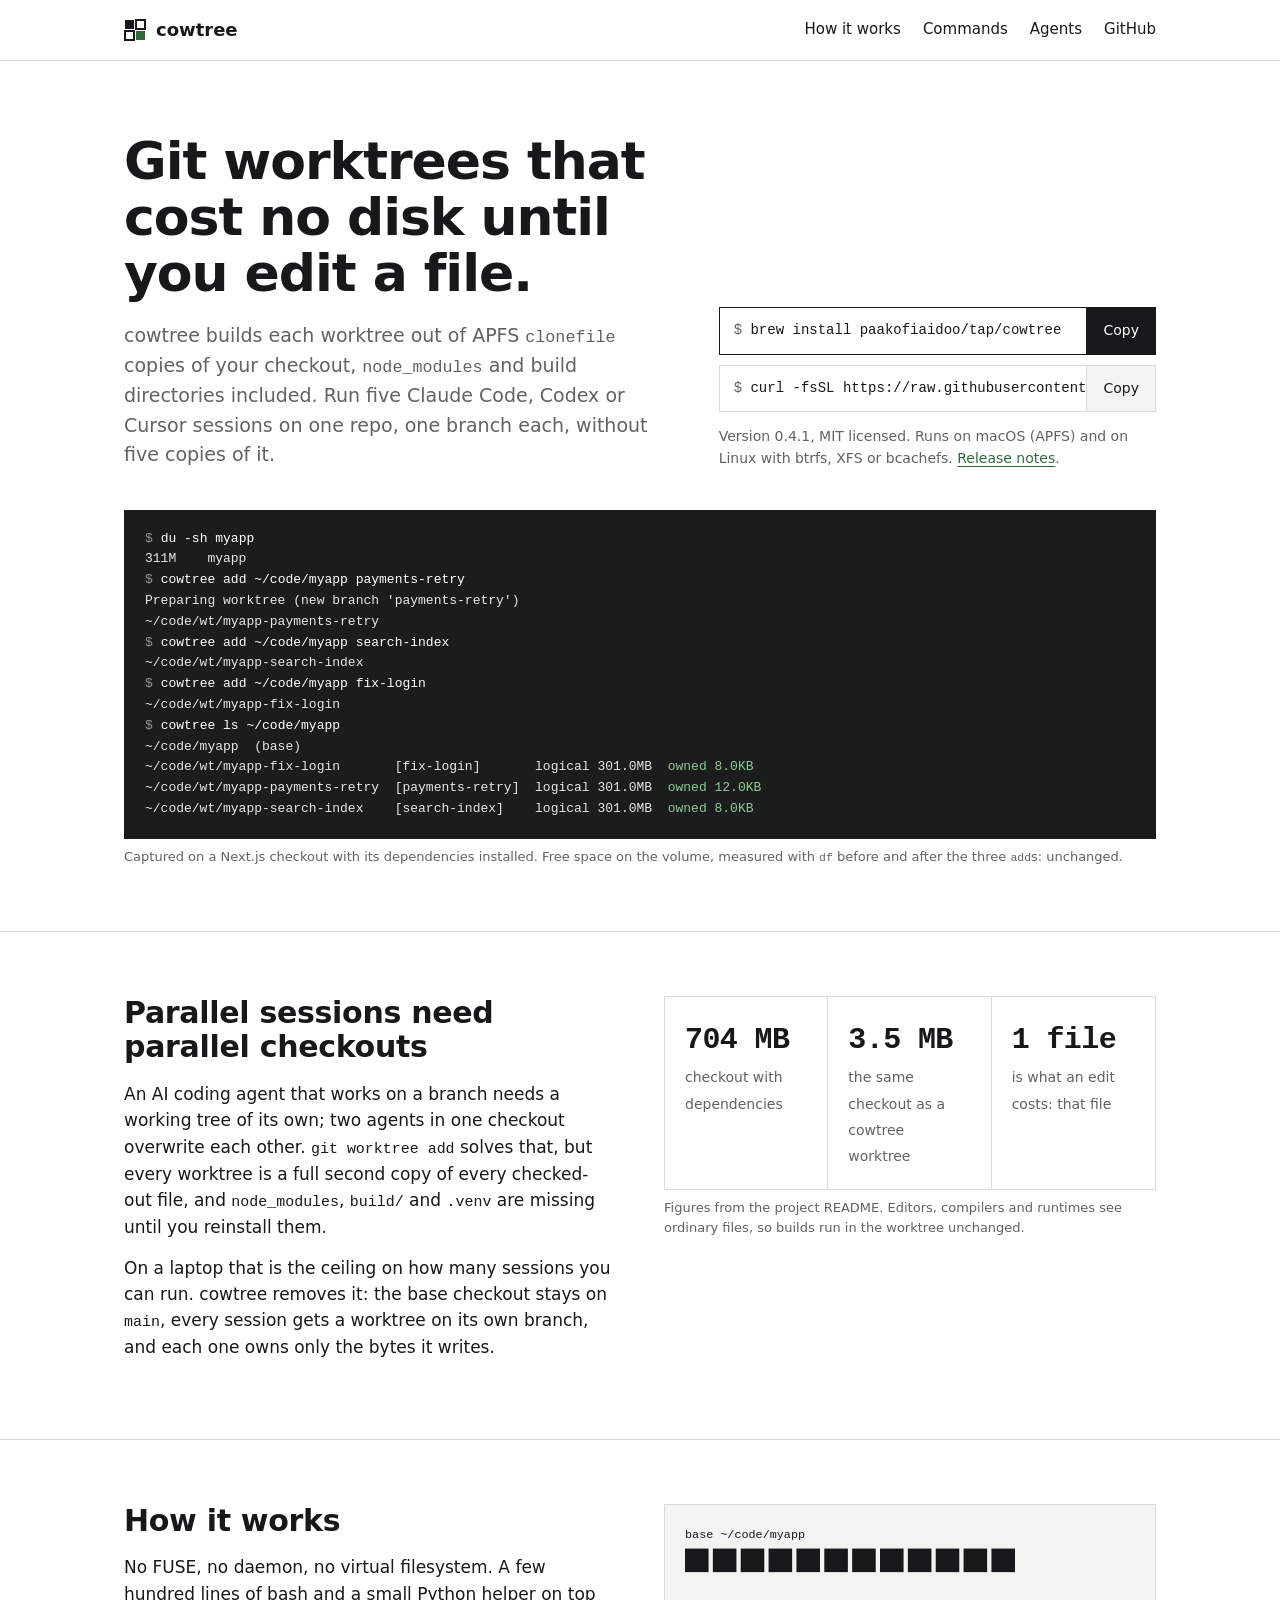
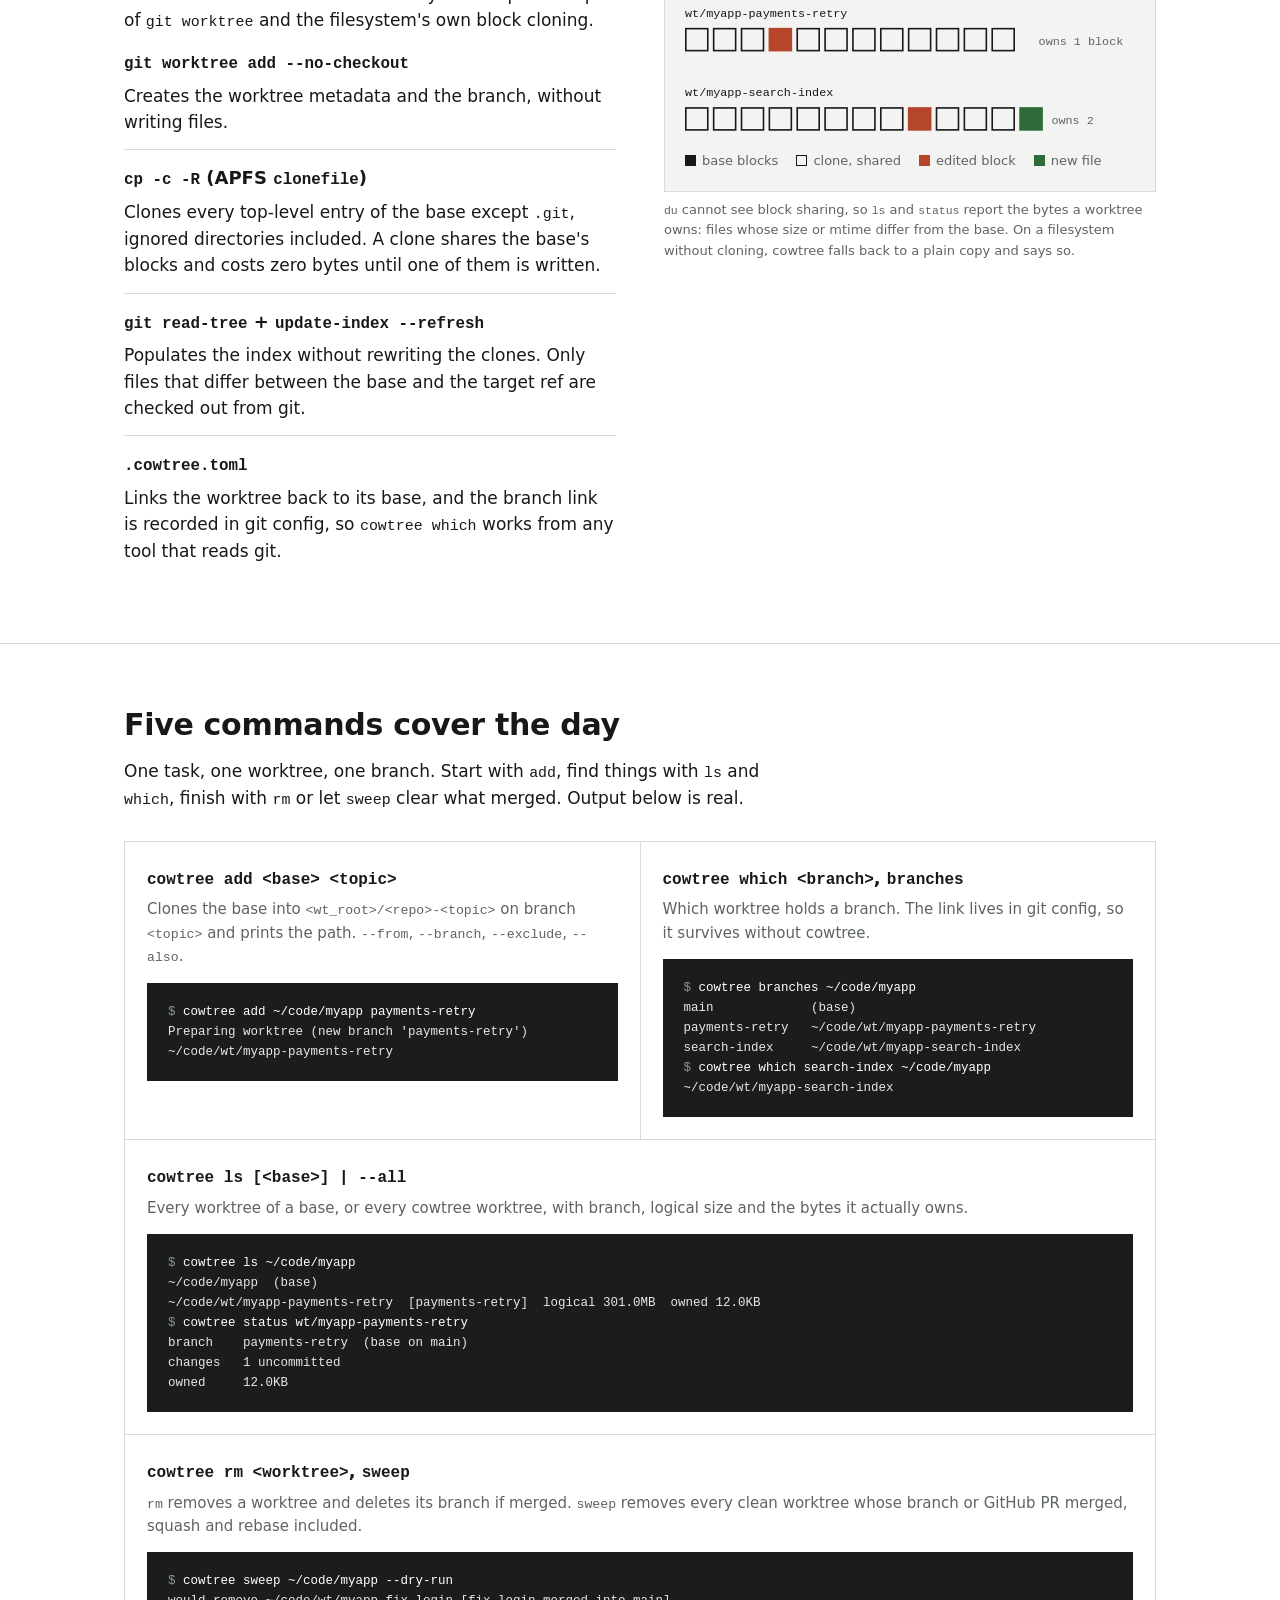
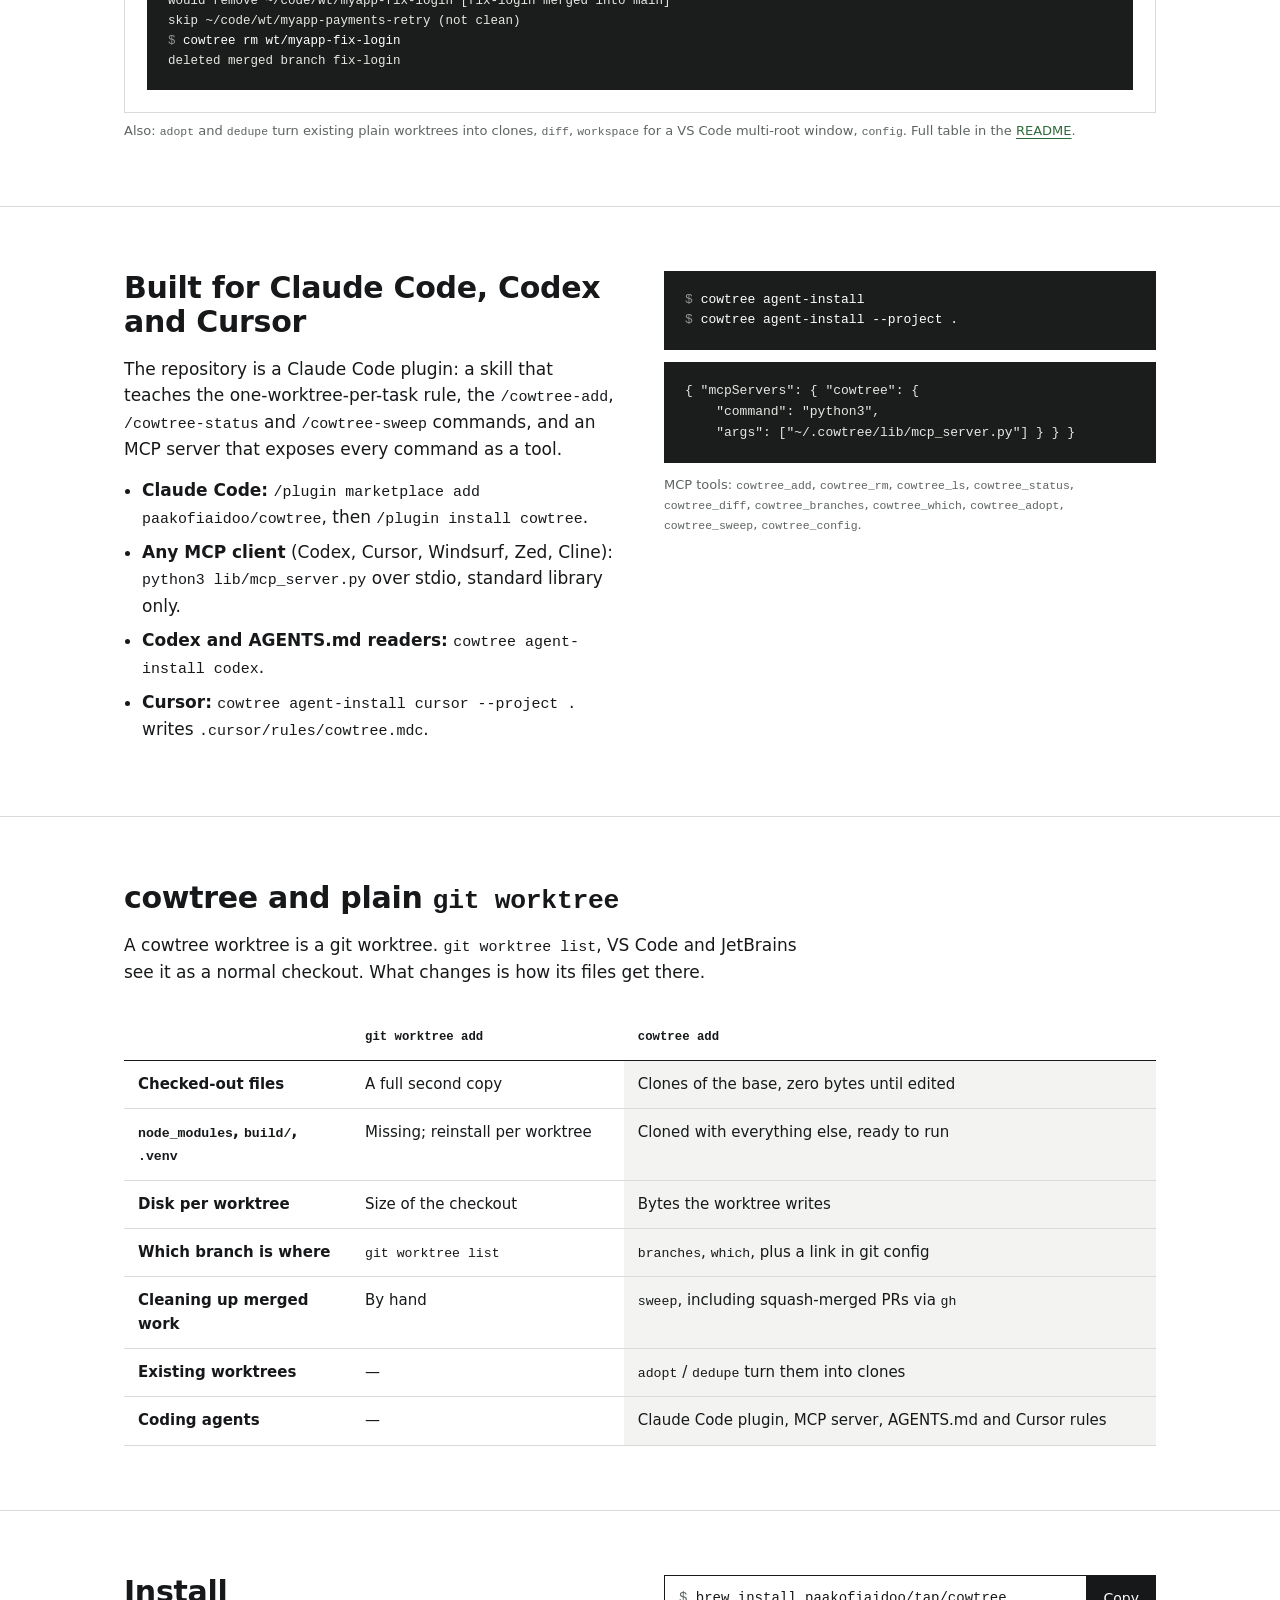
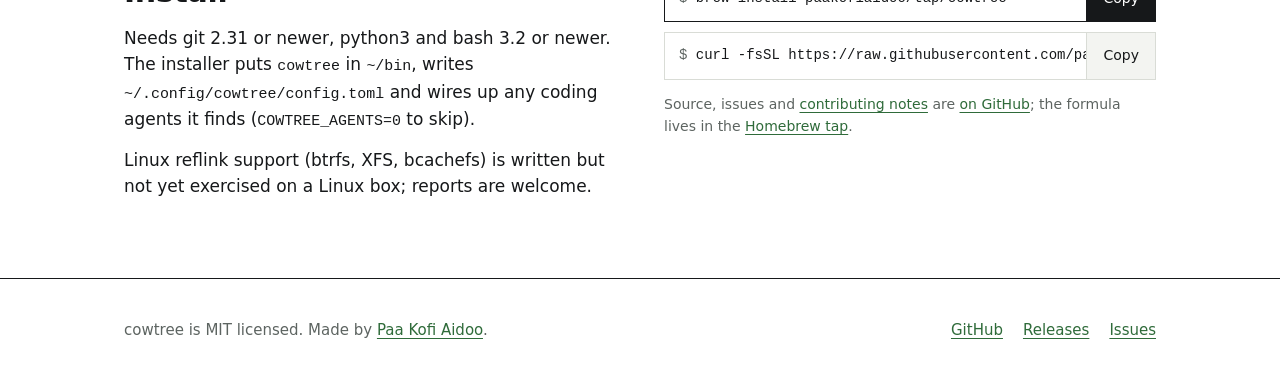
==== site/index.html @ 1dc87998 "GitHub Pages site and Product Hunt launch kit Static landing page in site/ deployed by a Pages workf" ====
<!doctype html>
<html lang="en">
<head>
<meta charset="utf-8">
<meta name="viewport" content="width=device-width, initial-scale=1">
<title>cowtree — copy-on-write git worktrees for parallel AI coding sessions</title>
<meta name="description" content="cowtree makes git worktrees out of APFS clonefile copies of your checkout, node_modules included. Run many Claude Code, Codex or Cursor sessions on one repo at near-zero disk cost.">
<link rel="canonical" href="https://paakofiaidoo.github.io/cowtree/">
<meta name="theme-color" content="#ffffff">
<meta property="og:type" content="website">
<meta property="og:site_name" content="cowtree">
<meta property="og:title" content="cowtree — copy-on-write git worktrees">
<meta property="og:description" content="One checkout, as many worktrees as you have sessions. Each costs disk only for the files it changes. CLI, Homebrew, Claude Code plugin and MCP server. MIT.">
<meta property="og:url" content="https://paakofiaidoo.github.io/cowtree/">
<meta property="og:image" content="https://paakofiaidoo.github.io/cowtree/img/og.png">
<meta property="og:image:width" content="1200">
<meta property="og:image:height" content="630">
<meta property="og:image:alt" content="cowtree ls output: three worktrees of a 301 MB checkout, each owning a few kilobytes">
<meta name="twitter:card" content="summary_large_image">
<meta name="twitter:title" content="cowtree — copy-on-write git worktrees">
<meta name="twitter:description" content="Run many AI coding sessions on one repo without a full checkout each. APFS clonefile worktrees, node_modules included. MIT.">
<meta name="twitter:image" content="https://paakofiaidoo.github.io/cowtree/img/og.png">
<link rel="icon" href="favicon.svg" type="image/svg+xml">
<script type="application/ld+json">
{
  "@context": "https://schema.org",
  "@type": "SoftwareApplication",
  "name": "cowtree",
  "description": "Copy-on-write git worktrees for parallel AI coding sessions and humans, built on APFS clonefile (reflink on btrfs/XFS).",
  "url": "https://paakofiaidoo.github.io/cowtree/",
  "applicationCategory": "DeveloperApplication",
  "operatingSystem": "macOS, Linux",
  "softwareVersion": "0.4.1",
  "license": "https://opensource.org/licenses/MIT",
  "downloadUrl": "https://github.com/paakofiaidoo/cowtree/releases",
  "installUrl": "https://github.com/paakofiaidoo/cowtree#install",
  "codeRepository": "https://github.com/paakofiaidoo/cowtree",
  "image": "https://paakofiaidoo.github.io/cowtree/img/og.png",
  "author": { "@type": "Person", "name": "Paa Kofi Aidoo", "url": "https://github.com/paakofiaidoo" },
  "offers": { "@type": "Offer", "price": "0", "priceCurrency": "USD" }
}
</script>
<style>
:root{--ink:#16181a;--muted:#5d6461;--rule:#d9dcd6;--paper:#ffffff;--well:#f3f4f1;--moss:#2f6b3a;--moss-ink:#1f4a27;--written:#b5462b;--term:#1b1d1c;--term-ink:#e6e8e3;--term-dim:#8d958f;--term-moss:#8fc79a}
*{box-sizing:border-box}
html{-webkit-text-size-adjust:100%}
body{margin:0;background:var(--paper);color:var(--ink);font:17px/1.55 -apple-system,BlinkMacSystemFont,"Segoe UI",system-ui,sans-serif}
a{color:var(--moss);text-underline-offset:3px}
a:hover{color:var(--moss-ink)}
:focus-visible{outline:2px solid var(--moss);outline-offset:2px}
code,pre,kbd,.mono{font-family:ui-monospace,"SF Mono",SFMono-Regular,Menlo,Consolas,monospace;font-size:.88em}
.wrap{max-width:1080px;margin:0 auto;padding:0 24px}
.hero-top>*,.two>*,.cmds>*{min-width:0}
.cmds article.wide{grid-column:1/-1}
header.top{border-bottom:1px solid var(--rule)}
header.top .wrap{display:flex;align-items:center;justify-content:space-between;height:60px}
.mark{display:flex;align-items:center;gap:10px;font-weight:650;color:var(--ink);text-decoration:none;font-size:18px}
.mark svg{display:block}
nav.top{display:flex;gap:22px;font-size:15px}
nav.top a{color:var(--ink);text-decoration:none}
nav.top a:hover{color:var(--moss)}
.hero{padding:72px 0 64px}
.hero-top{display:grid;grid-template-columns:1.25fr 1fr;gap:48px;align-items:end;margin-bottom:40px}
.hero-top .lede{margin-bottom:0}
h1{font-size:52px;line-height:1.08;letter-spacing:-.02em;margin:0 0 20px;font-weight:700}
.lede{font-size:19px;color:var(--muted);margin:0 0 28px;max-width:34em}
.cmd{display:flex;align-items:stretch;border:1px solid var(--ink);margin:0 0 10px;background:var(--paper)}
.cmd code{flex:1;min-width:0;padding:12px 14px;font-size:14px;white-space:nowrap;overflow-x:auto}
.cmd code::before{content:"$ ";color:var(--muted)}
.cmd button{border:0;border-left:1px solid var(--ink);background:var(--ink);color:#fff;font:inherit;font-size:14px;padding:0 16px;cursor:pointer}
.cmd button:hover{background:var(--moss);}
.cmd.alt{border-color:var(--rule)}
.cmd.alt button{background:var(--well);color:var(--ink);border-left-color:var(--rule)}
.cmd.alt button:hover{background:var(--rule)}
.meta{font-size:14px;color:var(--muted);margin:14px 0 0}
.term{background:var(--term);color:var(--term-ink);padding:18px 20px;margin:0;overflow-x:auto;font-size:13px;line-height:1.6;border:1px solid var(--term)}
.term .p{color:var(--term-dim)}
.term .c{color:#fff}
.term .g{color:var(--term-moss)}
.cap{font-size:13px;color:var(--muted);margin:8px 0 0}
section{border-top:1px solid var(--rule);padding:64px 0}
h2{font-size:30px;line-height:1.15;letter-spacing:-.01em;margin:0 0 16px;font-weight:700}
h3{font-size:18px;margin:0 0 6px}
.two{display:grid;grid-template-columns:1fr 1fr;gap:48px;align-items:start}
.narrow{max-width:40em}
p{margin:0 0 14px}
.figures{display:grid;grid-template-columns:repeat(3,1fr);border:1px solid var(--rule);margin-top:28px}
.figures div{padding:20px;border-right:1px solid var(--rule)}
.figures div:last-child{border-right:0}
.figures b{display:block;font-family:ui-monospace,"SF Mono",Menlo,monospace;font-size:30px;font-weight:600;letter-spacing:-.02em}
.figures span{font-size:14px;color:var(--muted)}
ol.steps{margin:0;padding:0;list-style:none;counter-reset:s}
ol.steps li{padding:14px 0;border-top:1px solid var(--rule)}
ol.steps li:first-child{border-top:0;padding-top:0}
.blocks{border:1px solid var(--rule);padding:20px;background:var(--well)}
.blocks svg{display:block;width:100%;height:auto}
.legend{display:flex;gap:18px;font-size:13px;color:var(--muted);margin-top:12px;flex-wrap:wrap}
.legend i{display:inline-block;width:11px;height:11px;margin-right:6px;vertical-align:-1px}
.cmds{display:grid;grid-template-columns:repeat(2,1fr);border-top:1px solid var(--rule);border-left:1px solid var(--rule);margin-top:28px}
.cmds article{border-right:1px solid var(--rule);border-bottom:1px solid var(--rule);padding:22px}
.cmds h3 code{font-size:16px}
.cmds p{color:var(--muted);font-size:15px}
.cmds pre{margin:12px 0 0;font-size:12.5px}
.tablewrap{overflow-x:auto;margin-top:28px}
table{width:100%;border-collapse:collapse;font-size:15px}
th,td{text-align:left;vertical-align:top;padding:12px 14px;border-bottom:1px solid var(--rule)}
thead th{border-bottom:1px solid var(--ink);font-size:14px}
tbody th{font-weight:600;width:22%}
td.us{background:var(--well)}
.agents pre{margin:0 0 12px}
ul.plain{margin:0;padding:0 0 0 18px}
ul.plain li{margin:0 0 8px}
footer{border-top:1px solid var(--ink);padding:40px 0 56px;font-size:15px}
footer .wrap{display:flex;justify-content:space-between;gap:24px;flex-wrap:wrap}
footer nav{display:flex;gap:20px;flex-wrap:wrap}
footer p{color:var(--muted);margin:0}
@media (max-width:860px){
  .hero-top,.two{grid-template-columns:1fr;gap:32px}
  .hero{padding:44px 0 40px}
  h1{font-size:34px}
  .cmds{grid-template-columns:1fr}
  .figures{grid-template-columns:1fr}
  .figures div{border-right:0;border-bottom:1px solid var(--rule)}
  .figures div:last-child{border-bottom:0}
  nav.top a.hide-s{display:none}
  section{padding:48px 0}
  .wrap{padding:0 16px}
  table{font-size:14px}
  th,td{padding:10px 8px}
}
</style>
</head>
<body>
<header class="top">
  <div class="wrap">
    <a class="mark" href="./" aria-label="cowtree home">
      <svg width="22" height="22" viewBox="0 0 22 22" aria-hidden="true"><rect x="1" y="1" width="9" height="9" fill="#16181a"/><rect x="12" y="1" width="9" height="9" fill="none" stroke="#16181a" stroke-width="2"/><rect x="1" y="12" width="9" height="9" fill="none" stroke="#16181a" stroke-width="2"/><rect x="12" y="12" width="9" height="9" fill="#2f6b3a"/></svg>
      cowtree
    </a>
    <nav class="top" aria-label="Primary">
      <a class="hide-s" href="#how">How it works</a>
      <a class="hide-s" href="#commands">Commands</a>
      <a class="hide-s" href="#agents">Agents</a>
      <a href="https://github.com/paakofiaidoo/cowtree">GitHub</a>
    </nav>
  </div>
</header>

<main>
<div class="wrap">
  <div class="hero">
    <div class="hero-top">
      <div>
      <h1>Git worktrees that cost no disk until you edit a file.</h1>
      <p class="lede">cowtree builds each worktree out of APFS <code>clonefile</code> copies of your checkout, <code>node_modules</code> and build directories included. Run five Claude Code, Codex or Cursor sessions on one repo, one branch each, without five copies of it.</p>
      </div>
      <div>
      <div class="cmd"><code id="c1">brew install paakofiaidoo/tap/cowtree</code><button type="button" data-copy="c1">Copy</button></div>
      <div class="cmd alt"><code id="c2">curl -fsSL https://raw.githubusercontent.com/paakofiaidoo/cowtree/main/install.sh | bash</code><button type="button" data-copy="c2">Copy</button></div>
      <p class="meta">Version 0.4.1, MIT licensed. Runs on macOS (APFS) and on Linux with btrfs, XFS or bcachefs. <a href="https://github.com/paakofiaidoo/cowtree/releases">Release notes</a>.</p>
      </div>
    </div>
    <figure style="margin:0">
<pre class="term" aria-label="Terminal output of cowtree add and cowtree ls"><span class="p">$</span> <span class="c">du -sh myapp</span>
311M    myapp
<span class="p">$</span> <span class="c">cowtree add ~/code/myapp payments-retry</span>
Preparing worktree (new branch 'payments-retry')
~/code/wt/myapp-payments-retry
<span class="p">$</span> <span class="c">cowtree add ~/code/myapp search-index</span>
~/code/wt/myapp-search-index
<span class="p">$</span> <span class="c">cowtree add ~/code/myapp fix-login</span>
~/code/wt/myapp-fix-login
<span class="p">$</span> <span class="c">cowtree ls ~/code/myapp</span>
~/code/myapp  (base)
~/code/wt/myapp-fix-login       [fix-login]       logical 301.0MB  <span class="g">owned 8.0KB</span>
~/code/wt/myapp-payments-retry  [payments-retry]  logical 301.0MB  <span class="g">owned 12.0KB</span>
~/code/wt/myapp-search-index    [search-index]    logical 301.0MB  <span class="g">owned 8.0KB</span></pre>
      <figcaption class="cap">Captured on a Next.js checkout with its dependencies installed. Free space on the volume, measured with <code>df</code> before and after the three <code>add</code>s: unchanged.</figcaption>
    </figure>
  </div>
</div>

<section id="problem">
  <div class="wrap two">
    <div>
      <h2>Parallel sessions need parallel checkouts</h2>
      <p>An AI coding agent that works on a branch needs a working tree of its own; two agents in one checkout overwrite each other. <code>git worktree add</code> solves that, but every worktree is a full second copy of every checked-out file, and <code>node_modules</code>, <code>build/</code> and <code>.venv</code> are missing until you reinstall them.</p>
      <p>On a laptop that is the ceiling on how many sessions you can run. cowtree removes it: the base checkout stays on <code>main</code>, every session gets a worktree on its own branch, and each one owns only the bytes it writes.</p>
    </div>
    <div>
      <div class="figures" style="margin-top:0">
        <div><b>704&nbsp;MB</b><span>checkout with dependencies</span></div>
        <div><b>3.5&nbsp;MB</b><span>the same checkout as a cowtree worktree</span></div>
        <div><b>1&nbsp;file</b><span>is what an edit costs: that file</span></div>
      </div>
      <p class="cap">Figures from the project README. Editors, compilers and runtimes see ordinary files, so builds run in the worktree unchanged.</p>
    </div>
  </div>
</section>

<section id="how">
  <div class="wrap two">
    <div>
      <h2>How it works</h2>
      <p class="narrow">No FUSE, no daemon, no virtual filesystem. A few hundred lines of bash and a small Python helper on top of <code>git worktree</code> and the filesystem's own block cloning.</p>
      <ol class="steps">
        <li><h3><code>git worktree add --no-checkout</code></h3>Creates the worktree metadata and the branch, without writing files.</li>
        <li><h3><code>cp -c -R</code> (APFS <code>clonefile</code>)</h3>Clones every top-level entry of the base except <code>.git</code>, ignored directories included. A clone shares the base's blocks and costs zero bytes until one of them is written.</li>
        <li><h3><code>git read-tree</code> + <code>update-index --refresh</code></h3>Populates the index without rewriting the clones. Only files that differ between the base and the target ref are checked out from git.</li>
        <li><h3><code>.cowtree.toml</code></h3>Links the worktree back to its base, and the branch link is recorded in git config, so <code>cowtree which</code> works from any tool that reads git.</li>
      </ol>
    </div>
    <div>
      <div class="blocks" role="img" aria-label="Diagram: three worktrees point at the base checkout's blocks; only the blocks a worktree writes become its own">
        <svg viewBox="0 0 420 200" xmlns="http://www.w3.org/2000/svg" font-family="ui-monospace,SF Mono,Menlo,monospace" font-size="11">
          <text x="0" y="12" fill="#16181a">base  ~/code/myapp</text>
          <g fill="#16181a">
            <rect x="0" y="22" width="22" height="22"/><rect x="26" y="22" width="22" height="22"/><rect x="52" y="22" width="22" height="22"/><rect x="78" y="22" width="22" height="22"/><rect x="104" y="22" width="22" height="22"/><rect x="130" y="22" width="22" height="22"/><rect x="156" y="22" width="22" height="22"/><rect x="182" y="22" width="22" height="22"/><rect x="208" y="22" width="22" height="22"/><rect x="234" y="22" width="22" height="22"/><rect x="260" y="22" width="22" height="22"/><rect x="286" y="22" width="22" height="22"/>
          </g>
          <g fill="none" stroke="#16181a" stroke-width="1.5">
            <text x="0" y="86" fill="#16181a" stroke="none">wt/myapp-payments-retry</text>
            <rect x="0.75" y="96.75" width="20.5" height="20.5"/><rect x="26.75" y="96.75" width="20.5" height="20.5"/><rect x="52.75" y="96.75" width="20.5" height="20.5"/><rect x="104.75" y="96.75" width="20.5" height="20.5"/><rect x="130.75" y="96.75" width="20.5" height="20.5"/><rect x="156.75" y="96.75" width="20.5" height="20.5"/><rect x="182.75" y="96.75" width="20.5" height="20.5"/><rect x="208.75" y="96.75" width="20.5" height="20.5"/><rect x="234.75" y="96.75" width="20.5" height="20.5"/><rect x="260.75" y="96.75" width="20.5" height="20.5"/><rect x="286.75" y="96.75" width="20.5" height="20.5"/>
            <text x="0" y="160" fill="#16181a" stroke="none">wt/myapp-search-index</text>
            <rect x="0.75" y="170.75" width="20.5" height="20.5"/><rect x="26.75" y="170.75" width="20.5" height="20.5"/><rect x="52.75" y="170.75" width="20.5" height="20.5"/><rect x="78.75" y="170.75" width="20.5" height="20.5"/><rect x="104.75" y="170.75" width="20.5" height="20.5"/><rect x="130.75" y="170.75" width="20.5" height="20.5"/><rect x="156.75" y="170.75" width="20.5" height="20.5"/><rect x="182.75" y="170.75" width="20.5" height="20.5"/><rect x="234.75" y="170.75" width="20.5" height="20.5"/><rect x="260.75" y="170.75" width="20.5" height="20.5"/><rect x="286.75" y="170.75" width="20.5" height="20.5"/>
          </g>
          <rect x="78" y="96" width="22" height="22" fill="#b5462b"/>
          <rect x="208" y="170" width="22" height="22" fill="#b5462b"/>
          <rect x="312" y="170" width="22" height="22" fill="#2f6b3a"/>
          <text x="330" y="112" fill="#5d6461">owns 1 block</text>
          <text x="342" y="186" fill="#5d6461">owns 2</text>
        </svg>
        <div class="legend"><span><i style="background:#16181a"></i>base blocks</span><span><i style="border:1.5px solid #16181a"></i>clone, shared</span><span><i style="background:#b5462b"></i>edited block</span><span><i style="background:#2f6b3a"></i>new file</span></div>
      </div>
      <p class="cap"><code>du</code> cannot see block sharing, so <code>ls</code> and <code>status</code> report the bytes a worktree owns: files whose size or mtime differ from the base. On a filesystem without cloning, cowtree falls back to a plain copy and says so.</p>
    </div>
  </div>
</section>

<section id="commands">
  <div class="wrap">
    <h2>Five commands cover the day</h2>
    <p class="narrow">One task, one worktree, one branch. Start with <code>add</code>, find things with <code>ls</code> and <code>which</code>, finish with <code>rm</code> or let <code>sweep</code> clear what merged. Output below is real.</p>
    <div class="cmds">
      <article>
        <h3><code>cowtree add &lt;base&gt; &lt;topic&gt;</code></h3>
        <p>Clones the base into <code>&lt;wt_root&gt;/&lt;repo&gt;-&lt;topic&gt;</code> on branch <code>&lt;topic&gt;</code> and prints the path. <code>--from</code>, <code>--branch</code>, <code>--exclude</code>, <code>--also</code>.</p>
<pre class="term"><span class="p">$</span> <span class="c">cowtree add ~/code/myapp payments-retry</span>
Preparing worktree (new branch 'payments-retry')
~/code/wt/myapp-payments-retry</pre>
      </article>
      <article>
        <h3><code>cowtree which &lt;branch&gt;</code>, <code>branches</code></h3>
        <p>Which worktree holds a branch. The link lives in git config, so it survives without cowtree.</p>
<pre class="term"><span class="p">$</span> <span class="c">cowtree branches ~/code/myapp</span>
main             (base)
payments-retry   ~/code/wt/myapp-payments-retry
search-index     ~/code/wt/myapp-search-index
<span class="p">$</span> <span class="c">cowtree which search-index ~/code/myapp</span>
~/code/wt/myapp-search-index</pre>
      </article>
      <article class="wide">
        <h3><code>cowtree ls [&lt;base&gt;] | --all</code></h3>
        <p>Every worktree of a base, or every cowtree worktree, with branch, logical size and the bytes it actually owns.</p>
<pre class="term"><span class="p">$</span> <span class="c">cowtree ls ~/code/myapp</span>
~/code/myapp  (base)
~/code/wt/myapp-payments-retry  [payments-retry]  logical 301.0MB  owned 12.0KB
<span class="p">$</span> <span class="c">cowtree status wt/myapp-payments-retry</span>
branch    payments-retry  (base on main)
changes   1 uncommitted
owned     12.0KB</pre>
      </article>
      <article class="wide">
        <h3><code>cowtree rm &lt;worktree&gt;</code>, <code>sweep</code></h3>
        <p><code>rm</code> removes a worktree and deletes its branch if merged. <code>sweep</code> removes every clean worktree whose branch or GitHub PR merged, squash and rebase included.</p>
<pre class="term"><span class="p">$</span> <span class="c">cowtree sweep ~/code/myapp --dry-run</span>
would remove ~/code/wt/myapp-fix-login [fix-login merged into main]
skip ~/code/wt/myapp-payments-retry (not clean)
<span class="p">$</span> <span class="c">cowtree rm wt/myapp-fix-login</span>
deleted merged branch fix-login</pre>
      </article>
    </div>
    <p class="cap">Also: <code>adopt</code> and <code>dedupe</code> turn existing plain worktrees into clones, <code>diff</code>, <code>workspace</code> for a VS Code multi-root window, <code>config</code>. Full table in the <a href="https://github.com/paakofiaidoo/cowtree#commands">README</a>.</p>
  </div>
</section>

<section id="agents" class="agents">
  <div class="wrap two">
    <div>
      <h2>Built for Claude Code, Codex and Cursor</h2>
      <p>The repository is a Claude Code plugin: a skill that teaches the one-worktree-per-task rule, the <code>/cowtree-add</code>, <code>/cowtree-status</code> and <code>/cowtree-sweep</code> commands, and an MCP server that exposes every command as a tool.</p>
      <ul class="plain">
        <li><b>Claude Code:</b> <code>/plugin marketplace add paakofiaidoo/cowtree</code>, then <code>/plugin install cowtree</code>.</li>
        <li><b>Any MCP client</b> (Codex, Cursor, Windsurf, Zed, Cline): <code>python3 lib/mcp_server.py</code> over stdio, standard library only.</li>
        <li><b>Codex and AGENTS.md readers:</b> <code>cowtree agent-install codex</code>.</li>
        <li><b>Cursor:</b> <code>cowtree agent-install cursor --project .</code> writes <code>.cursor/rules/cowtree.mdc</code>.</li>
      </ul>
    </div>
    <div>
<pre class="term"><span class="p">$</span> <span class="c">cowtree agent-install</span>
<span class="p">$</span> <span class="c">cowtree agent-install --project .</span></pre>
<pre class="term">{ "mcpServers": { "cowtree": {
    "command": "python3",
    "args": ["~/.cowtree/lib/mcp_server.py"] } } }</pre>
      <p class="cap">MCP tools: <code>cowtree_add</code>, <code>cowtree_rm</code>, <code>cowtree_ls</code>, <code>cowtree_status</code>, <code>cowtree_diff</code>, <code>cowtree_branches</code>, <code>cowtree_which</code>, <code>cowtree_adopt</code>, <code>cowtree_sweep</code>, <code>cowtree_config</code>.</p>
    </div>
  </div>
</section>

<section id="compare">
  <div class="wrap">
    <h2>cowtree and plain <code>git worktree</code></h2>
    <p class="narrow">A cowtree worktree is a git worktree. <code>git worktree list</code>, VS Code and JetBrains see it as a normal checkout. What changes is how its files get there.</p>
    <div class="tablewrap"><table>
      <thead><tr><th scope="col"></th><th scope="col"><code>git worktree add</code></th><th scope="col"><code>cowtree add</code></th></tr></thead>
      <tbody>
        <tr><th scope="row">Checked-out files</th><td>A full second copy</td><td class="us">Clones of the base, zero bytes until edited</td></tr>
        <tr><th scope="row"><code>node_modules</code>, <code>build/</code>, <code>.venv</code></th><td>Missing; reinstall per worktree</td><td class="us">Cloned with everything else, ready to run</td></tr>
        <tr><th scope="row">Disk per worktree</th><td>Size of the checkout</td><td class="us">Bytes the worktree writes</td></tr>
        <tr><th scope="row">Which branch is where</th><td><code>git worktree list</code></td><td class="us"><code>branches</code>, <code>which</code>, plus a link in git config</td></tr>
        <tr><th scope="row">Cleaning up merged work</th><td>By hand</td><td class="us"><code>sweep</code>, including squash-merged PRs via <code>gh</code></td></tr>
        <tr><th scope="row">Existing worktrees</th><td>—</td><td class="us"><code>adopt</code> / <code>dedupe</code> turn them into clones</td></tr>
        <tr><th scope="row">Coding agents</th><td>—</td><td class="us">Claude Code plugin, MCP server, AGENTS.md and Cursor rules</td></tr>
      </tbody>
    </table></div>
  </div>
</section>

<section id="install">
  <div class="wrap two">
    <div>
      <h2>Install</h2>
      <p>Needs git 2.31 or newer, python3 and bash 3.2 or newer. The installer puts <code>cowtree</code> in <code>~/bin</code>, writes <code>~/.config/cowtree/config.toml</code> and wires up any coding agents it finds (<code>COWTREE_AGENTS=0</code> to skip).</p>
      <p>Linux reflink support (btrfs, XFS, bcachefs) is written but not yet exercised on a Linux box; reports are welcome.</p>
    </div>
    <div>
      <div class="cmd"><code id="c3">brew install paakofiaidoo/tap/cowtree</code><button type="button" data-copy="c3">Copy</button></div>
      <div class="cmd alt"><code id="c4">curl -fsSL https://raw.githubusercontent.com/paakofiaidoo/cowtree/main/install.sh | bash</code><button type="button" data-copy="c4">Copy</button></div>
      <p class="meta">Source, issues and <a href="https://github.com/paakofiaidoo/cowtree/blob/main/CONTRIBUTING.md">contributing notes</a> are <a href="https://github.com/paakofiaidoo/cowtree">on GitHub</a>; the formula lives in the <a href="https://github.com/paakofiaidoo/homebrew-tap">Homebrew tap</a>.</p>
    </div>
  </div>
</section>
</main>

<footer>
  <div class="wrap">
    <p>cowtree is MIT licensed. Made by <a href="https://github.com/paakofiaidoo">Paa Kofi Aidoo</a>.</p>
    <nav aria-label="Footer"><a href="https://github.com/paakofiaidoo/cowtree">GitHub</a><a href="https://github.com/paakofiaidoo/cowtree/releases">Releases</a><a href="https://github.com/paakofiaidoo/cowtree/issues">Issues</a></nav>
  </div>
</footer>
<script>
document.querySelectorAll('[data-copy]').forEach(function(b){b.addEventListener('click',function(){var t=document.getElementById(b.dataset.copy).textContent;navigator.clipboard.writeText(t).then(function(){b.textContent='Copied';setTimeout(function(){b.textContent='Copy'},1400)})})});
</script>
</body>
</html>
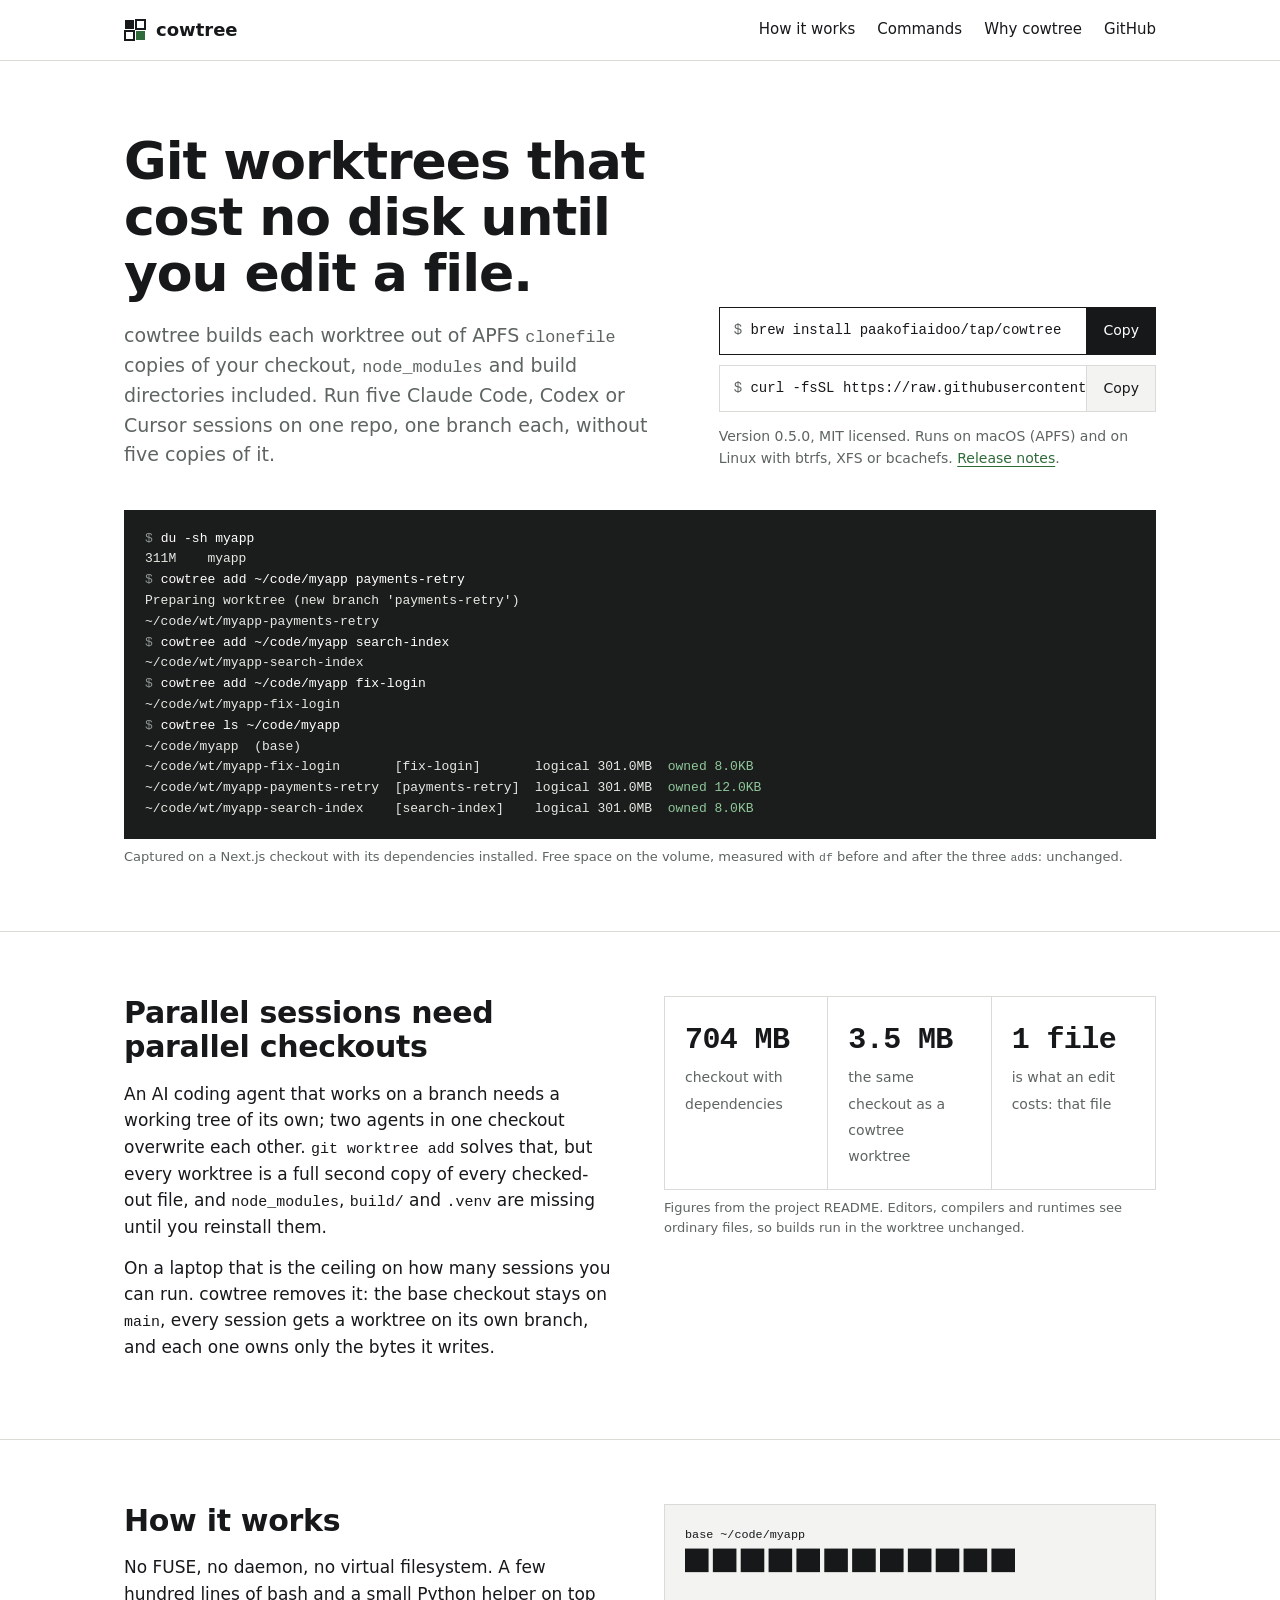
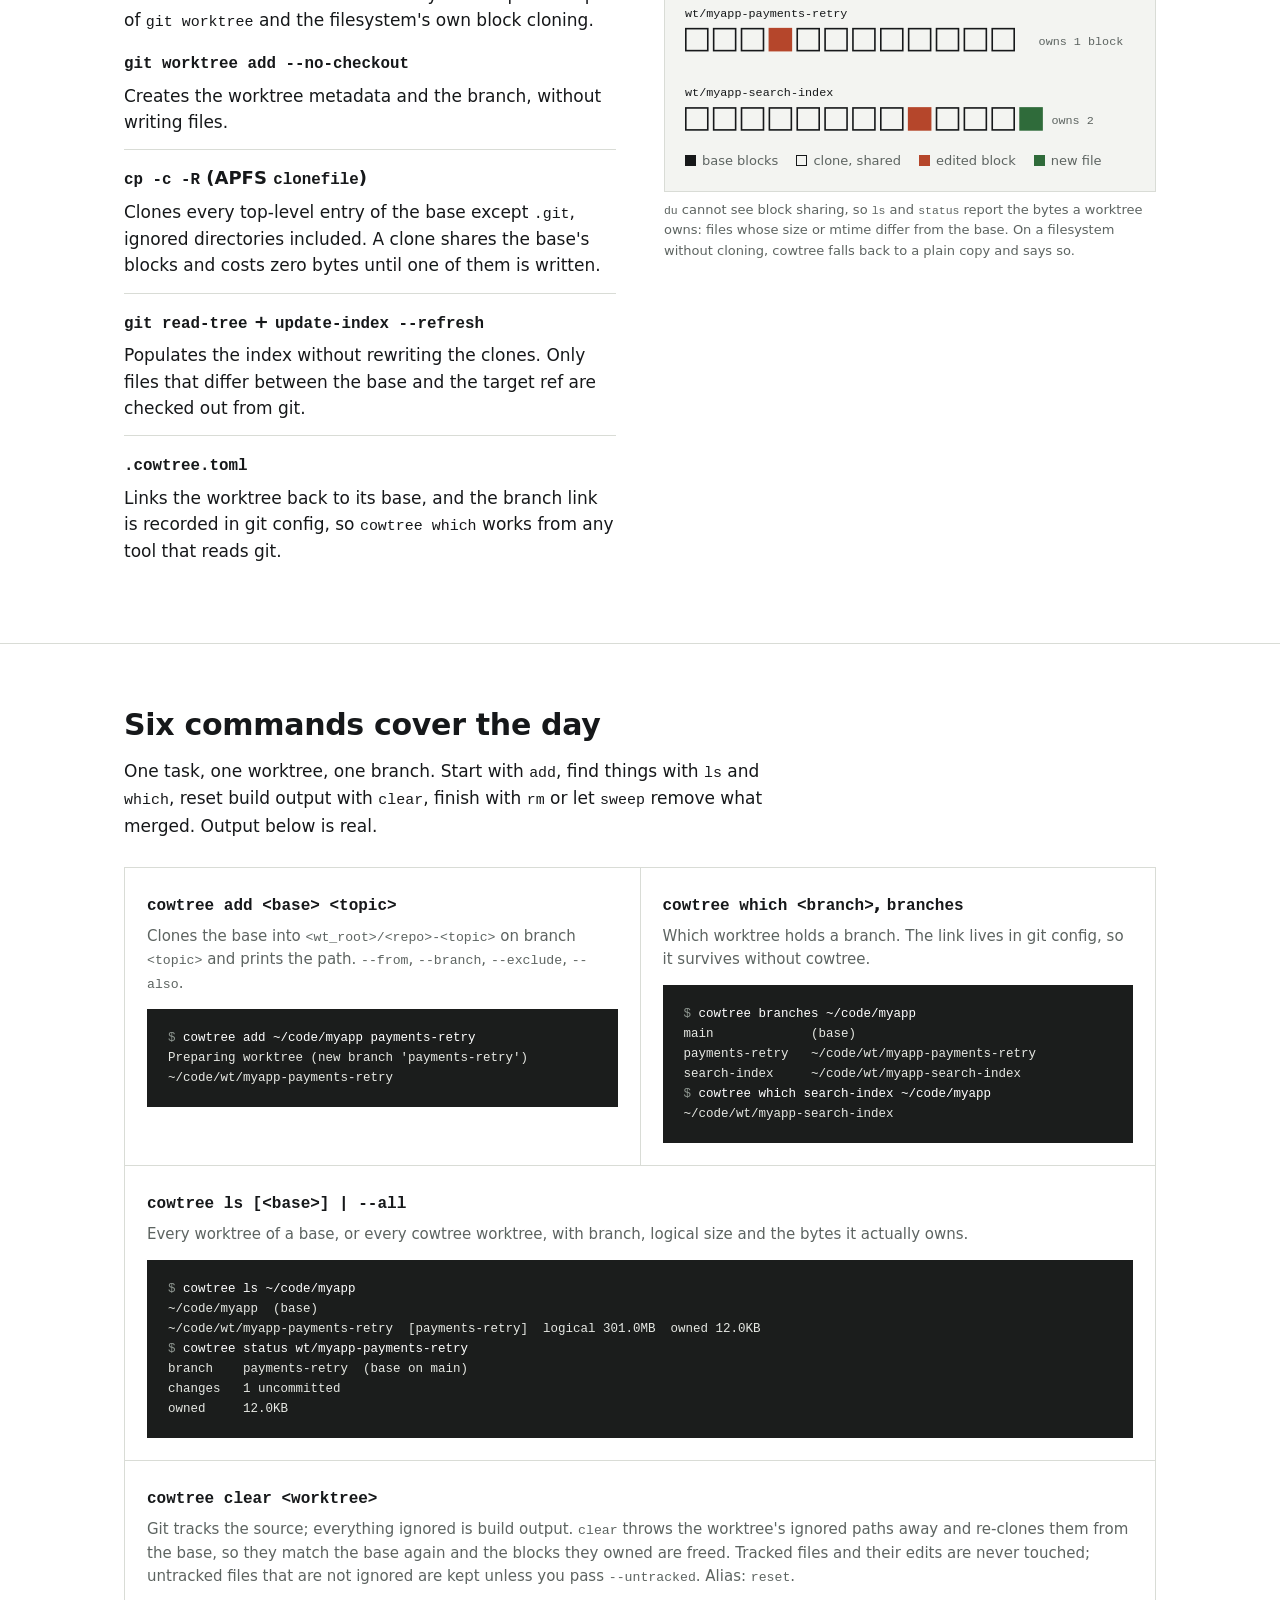
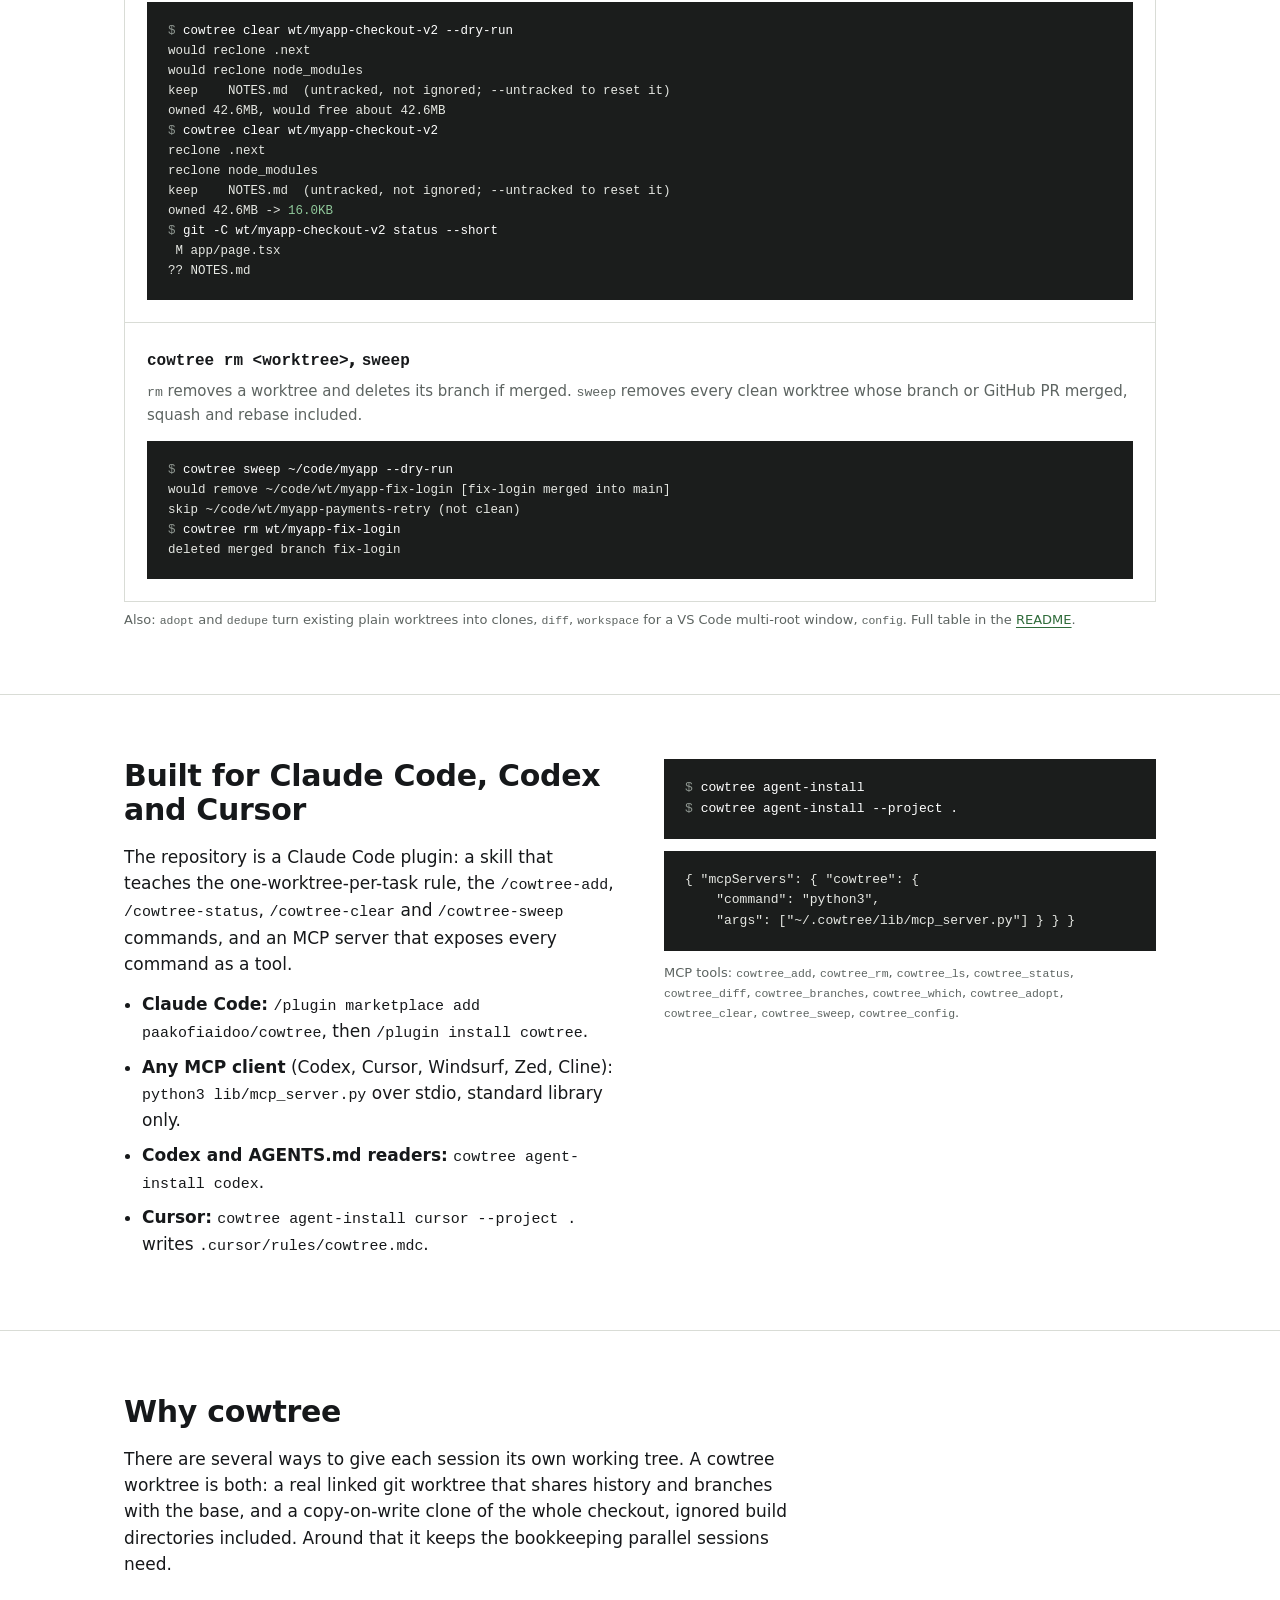
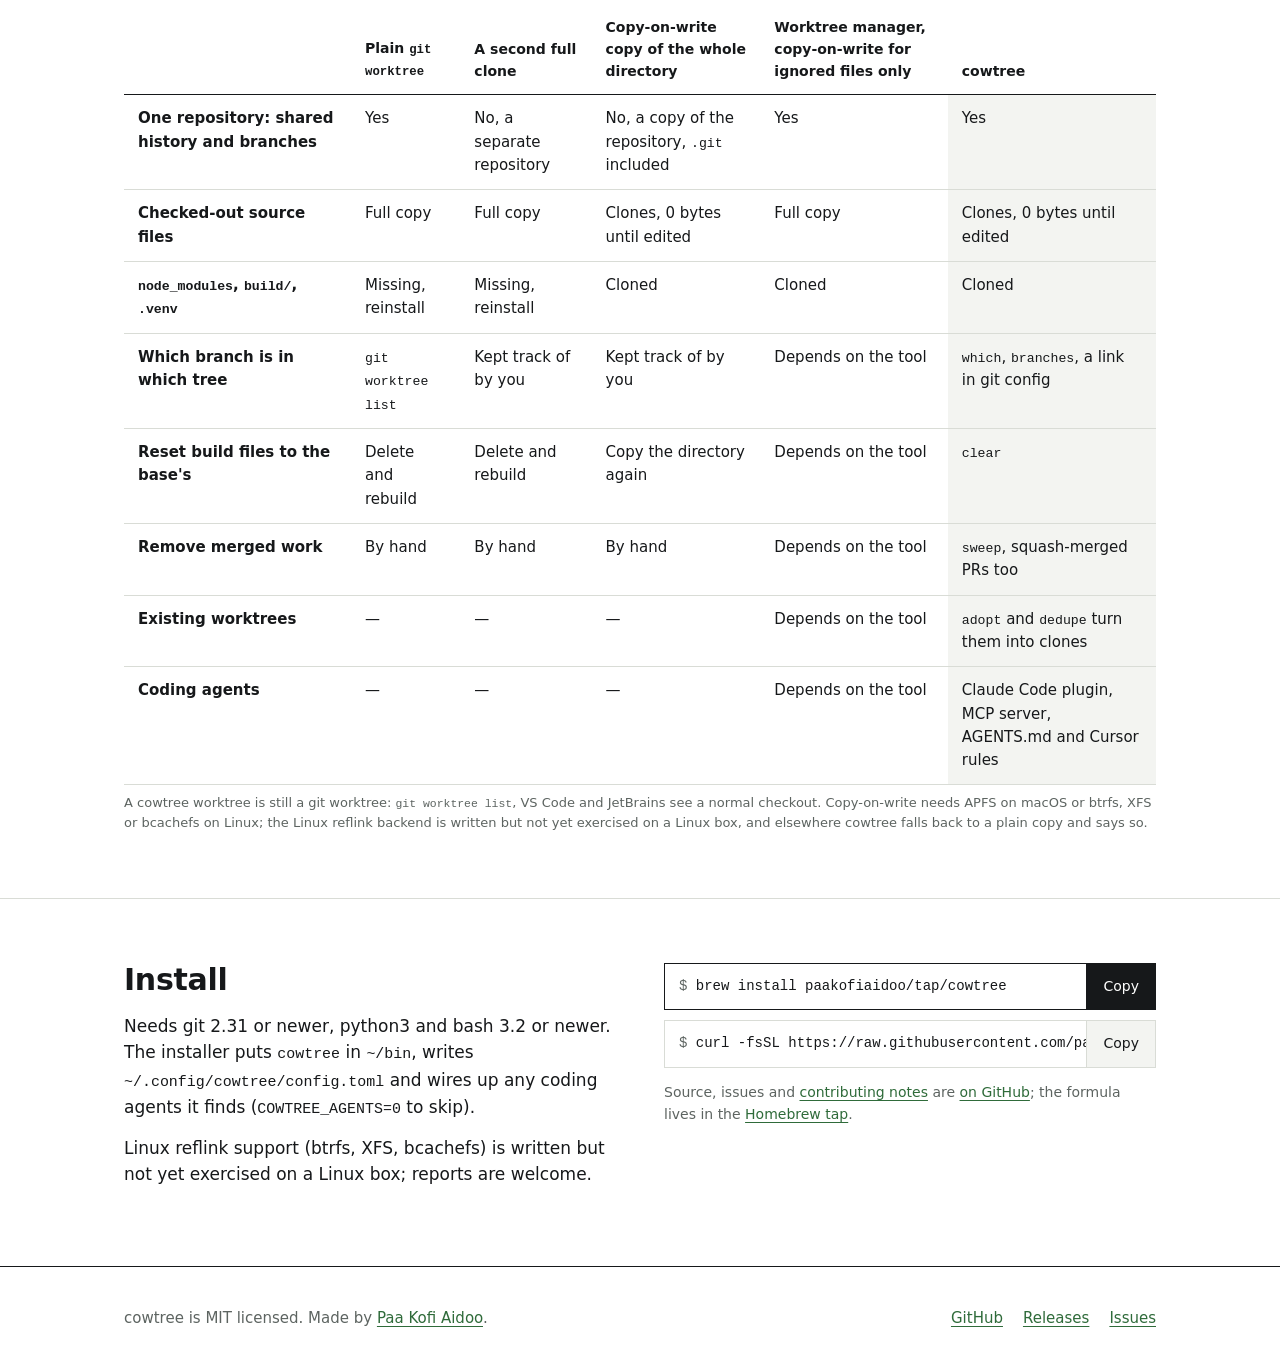
==== commit e341eab6: "0.5.0: cowtree clear, Why cowtree section on the site cowtree clear <worktree> [--dry-run] [--untrac" ====
--- a/site/index.html
+++ b/site/index.html
@@ -30,7 +30,7 @@
   "url": "https://paakofiaidoo.github.io/cowtree/",
   "applicationCategory": "DeveloperApplication",
   "operatingSystem": "macOS, Linux",
-  "softwareVersion": "0.4.1",
+  "softwareVersion": "0.5.0",
   "license": "https://opensource.org/licenses/MIT",
   "downloadUrl": "https://github.com/paakofiaidoo/cowtree/releases",
   "installUrl": "https://github.com/paakofiaidoo/cowtree#install",
@@ -103,6 +103,8 @@
 .cmds pre{margin:12px 0 0;font-size:12.5px}
 .tablewrap{overflow-x:auto;margin-top:28px}
 table{width:100%;border-collapse:collapse;font-size:15px}
+table.approaches{min-width:820px}
+table.approaches thead th{vertical-align:bottom;font-weight:600}
 th,td{text-align:left;vertical-align:top;padding:12px 14px;border-bottom:1px solid var(--rule)}
 thead th{border-bottom:1px solid var(--ink);font-size:14px}
 tbody th{font-weight:600;width:22%}
@@ -140,7 +142,7 @@
     <nav class="top" aria-label="Primary">
       <a class="hide-s" href="#how">How it works</a>
       <a class="hide-s" href="#commands">Commands</a>
-      <a class="hide-s" href="#agents">Agents</a>
+      <a class="hide-s" href="#why">Why cowtree</a>
       <a href="https://github.com/paakofiaidoo/cowtree">GitHub</a>
     </nav>
   </div>
@@ -157,7 +159,7 @@
       <div>
       <div class="cmd"><code id="c1">brew install paakofiaidoo/tap/cowtree</code><button type="button" data-copy="c1">Copy</button></div>
       <div class="cmd alt"><code id="c2">curl -fsSL https://raw.githubusercontent.com/paakofiaidoo/cowtree/main/install.sh | bash</code><button type="button" data-copy="c2">Copy</button></div>
-      <p class="meta">Version 0.4.1, MIT licensed. Runs on macOS (APFS) and on Linux with btrfs, XFS or bcachefs. <a href="https://github.com/paakofiaidoo/cowtree/releases">Release notes</a>.</p>
+      <p class="meta">Version 0.5.0, MIT licensed. Runs on macOS (APFS) and on Linux with btrfs, XFS or bcachefs. <a href="https://github.com/paakofiaidoo/cowtree/releases">Release notes</a>.</p>
       </div>
     </div>
     <figure style="margin:0">
@@ -238,8 +240,8 @@
 
 <section id="commands">
   <div class="wrap">
-    <h2>Five commands cover the day</h2>
-    <p class="narrow">One task, one worktree, one branch. Start with <code>add</code>, find things with <code>ls</code> and <code>which</code>, finish with <code>rm</code> or let <code>sweep</code> clear what merged. Output below is real.</p>
+    <h2>Six commands cover the day</h2>
+    <p class="narrow">One task, one worktree, one branch. Start with <code>add</code>, find things with <code>ls</code> and <code>which</code>, reset build output with <code>clear</code>, finish with <code>rm</code> or let <code>sweep</code> remove what merged. Output below is real.</p>
     <div class="cmds">
       <article>
         <h3><code>cowtree add &lt;base&gt; &lt;topic&gt;</code></h3>
@@ -270,6 +272,23 @@
 owned     12.0KB</pre>
       </article>
       <article class="wide">
+        <h3><code>cowtree clear &lt;worktree&gt;</code></h3>
+        <p>Git tracks the source; everything ignored is build output. <code>clear</code> throws the worktree's ignored paths away and re-clones them from the base, so they match the base again and the blocks they owned are freed. Tracked files and their edits are never touched; untracked files that are not ignored are kept unless you pass <code>--untracked</code>. Alias: <code>reset</code>.</p>
+<pre class="term"><span class="p">$</span> <span class="c">cowtree clear wt/myapp-checkout-v2 --dry-run</span>
+would reclone .next
+would reclone node_modules
+keep    NOTES.md  (untracked, not ignored; --untracked to reset it)
+owned 42.6MB, would free about 42.6MB
+<span class="p">$</span> <span class="c">cowtree clear wt/myapp-checkout-v2</span>
+reclone .next
+reclone node_modules
+keep    NOTES.md  (untracked, not ignored; --untracked to reset it)
+owned 42.6MB -&gt; <span class="g">16.0KB</span>
+<span class="p">$</span> <span class="c">git -C wt/myapp-checkout-v2 status --short</span>
+ M app/page.tsx
+?? NOTES.md</pre>
+      </article>
+      <article class="wide">
         <h3><code>cowtree rm &lt;worktree&gt;</code>, <code>sweep</code></h3>
         <p><code>rm</code> removes a worktree and deletes its branch if merged. <code>sweep</code> removes every clean worktree whose branch or GitHub PR merged, squash and rebase included.</p>
 <pre class="term"><span class="p">$</span> <span class="c">cowtree sweep ~/code/myapp --dry-run</span>
@@ -287,7 +306,7 @@
   <div class="wrap two">
     <div>
       <h2>Built for Claude Code, Codex and Cursor</h2>
-      <p>The repository is a Claude Code plugin: a skill that teaches the one-worktree-per-task rule, the <code>/cowtree-add</code>, <code>/cowtree-status</code> and <code>/cowtree-sweep</code> commands, and an MCP server that exposes every command as a tool.</p>
+      <p>The repository is a Claude Code plugin: a skill that teaches the one-worktree-per-task rule, the <code>/cowtree-add</code>, <code>/cowtree-status</code>, <code>/cowtree-clear</code> and <code>/cowtree-sweep</code> commands, and an MCP server that exposes every command as a tool.</p>
       <ul class="plain">
         <li><b>Claude Code:</b> <code>/plugin marketplace add paakofiaidoo/cowtree</code>, then <code>/plugin install cowtree</code>.</li>
         <li><b>Any MCP client</b> (Codex, Cursor, Windsurf, Zed, Cline): <code>python3 lib/mcp_server.py</code> over stdio, standard library only.</li>
@@ -301,27 +320,29 @@
 <pre class="term">{ "mcpServers": { "cowtree": {
     "command": "python3",
     "args": ["~/.cowtree/lib/mcp_server.py"] } } }</pre>
-      <p class="cap">MCP tools: <code>cowtree_add</code>, <code>cowtree_rm</code>, <code>cowtree_ls</code>, <code>cowtree_status</code>, <code>cowtree_diff</code>, <code>cowtree_branches</code>, <code>cowtree_which</code>, <code>cowtree_adopt</code>, <code>cowtree_sweep</code>, <code>cowtree_config</code>.</p>
-    </div>
-  </div>
-</section>
-
-<section id="compare">
+      <p class="cap">MCP tools: <code>cowtree_add</code>, <code>cowtree_rm</code>, <code>cowtree_ls</code>, <code>cowtree_status</code>, <code>cowtree_diff</code>, <code>cowtree_branches</code>, <code>cowtree_which</code>, <code>cowtree_adopt</code>, <code>cowtree_clear</code>, <code>cowtree_sweep</code>, <code>cowtree_config</code>.</p>
+    </div>
+  </div>
+</section>
+
+<section id="why">
   <div class="wrap">
-    <h2>cowtree and plain <code>git worktree</code></h2>
-    <p class="narrow">A cowtree worktree is a git worktree. <code>git worktree list</code>, VS Code and JetBrains see it as a normal checkout. What changes is how its files get there.</p>
-    <div class="tablewrap"><table>
-      <thead><tr><th scope="col"></th><th scope="col"><code>git worktree add</code></th><th scope="col"><code>cowtree add</code></th></tr></thead>
+    <h2>Why cowtree</h2>
+    <p class="narrow">There are several ways to give each session its own working tree. A cowtree worktree is both: a real linked git worktree that shares history and branches with the base, and a copy-on-write clone of the whole checkout, ignored build directories included. Around that it keeps the bookkeeping parallel sessions need.</p>
+    <div class="tablewrap"><table class="approaches">
+      <thead><tr><th scope="col"></th><th scope="col">Plain <code>git worktree</code></th><th scope="col">A second full clone</th><th scope="col">Copy-on-write copy of the whole directory</th><th scope="col">Worktree manager, copy-on-write for ignored files only</th><th scope="col">cowtree</th></tr></thead>
       <tbody>
-        <tr><th scope="row">Checked-out files</th><td>A full second copy</td><td class="us">Clones of the base, zero bytes until edited</td></tr>
-        <tr><th scope="row"><code>node_modules</code>, <code>build/</code>, <code>.venv</code></th><td>Missing; reinstall per worktree</td><td class="us">Cloned with everything else, ready to run</td></tr>
-        <tr><th scope="row">Disk per worktree</th><td>Size of the checkout</td><td class="us">Bytes the worktree writes</td></tr>
-        <tr><th scope="row">Which branch is where</th><td><code>git worktree list</code></td><td class="us"><code>branches</code>, <code>which</code>, plus a link in git config</td></tr>
-        <tr><th scope="row">Cleaning up merged work</th><td>By hand</td><td class="us"><code>sweep</code>, including squash-merged PRs via <code>gh</code></td></tr>
-        <tr><th scope="row">Existing worktrees</th><td>—</td><td class="us"><code>adopt</code> / <code>dedupe</code> turn them into clones</td></tr>
-        <tr><th scope="row">Coding agents</th><td>—</td><td class="us">Claude Code plugin, MCP server, AGENTS.md and Cursor rules</td></tr>
+        <tr><th scope="row">One repository: shared history and branches</th><td>Yes</td><td>No, a separate repository</td><td>No, a copy of the repository, <code>.git</code> included</td><td>Yes</td><td class="us">Yes</td></tr>
+        <tr><th scope="row">Checked-out source files</th><td>Full copy</td><td>Full copy</td><td>Clones, 0 bytes until edited</td><td>Full copy</td><td class="us">Clones, 0 bytes until edited</td></tr>
+        <tr><th scope="row"><code>node_modules</code>, <code>build/</code>, <code>.venv</code></th><td>Missing, reinstall</td><td>Missing, reinstall</td><td>Cloned</td><td>Cloned</td><td class="us">Cloned</td></tr>
+        <tr><th scope="row">Which branch is in which tree</th><td><code>git worktree list</code></td><td>Kept track of by you</td><td>Kept track of by you</td><td>Depends on the tool</td><td class="us"><code>which</code>, <code>branches</code>, a link in git config</td></tr>
+        <tr><th scope="row">Reset build files to the base's</th><td>Delete and rebuild</td><td>Delete and rebuild</td><td>Copy the directory again</td><td>Depends on the tool</td><td class="us"><code>clear</code></td></tr>
+        <tr><th scope="row">Remove merged work</th><td>By hand</td><td>By hand</td><td>By hand</td><td>Depends on the tool</td><td class="us"><code>sweep</code>, squash-merged PRs too</td></tr>
+        <tr><th scope="row">Existing worktrees</th><td>—</td><td>—</td><td>—</td><td>Depends on the tool</td><td class="us"><code>adopt</code> and <code>dedupe</code> turn them into clones</td></tr>
+        <tr><th scope="row">Coding agents</th><td>—</td><td>—</td><td>—</td><td>Depends on the tool</td><td class="us">Claude Code plugin, MCP server, AGENTS.md and Cursor rules</td></tr>
       </tbody>
     </table></div>
+    <p class="cap">A cowtree worktree is still a git worktree: <code>git worktree list</code>, VS Code and JetBrains see a normal checkout. Copy-on-write needs APFS on macOS or btrfs, XFS or bcachefs on Linux; the Linux reflink backend is written but not yet exercised on a Linux box, and elsewhere cowtree falls back to a plain copy and says so.</p>
   </div>
 </section>
 
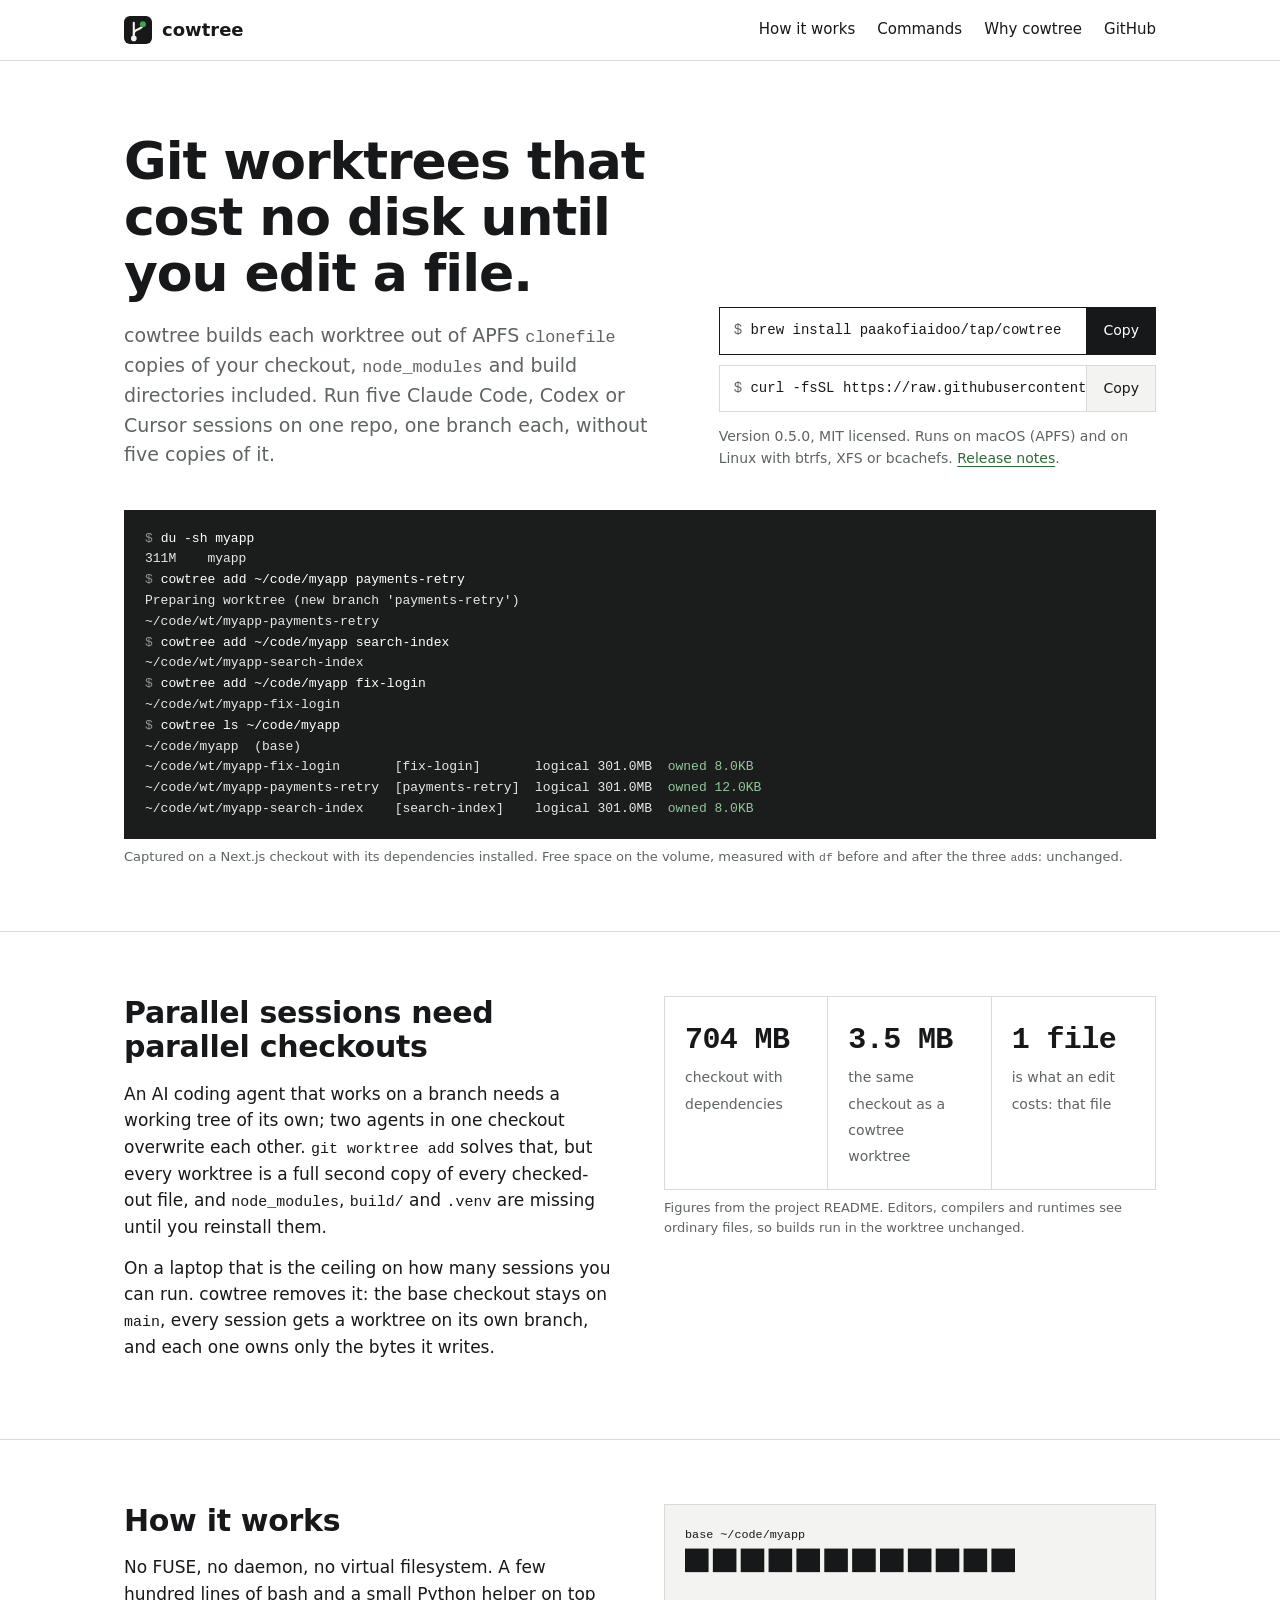
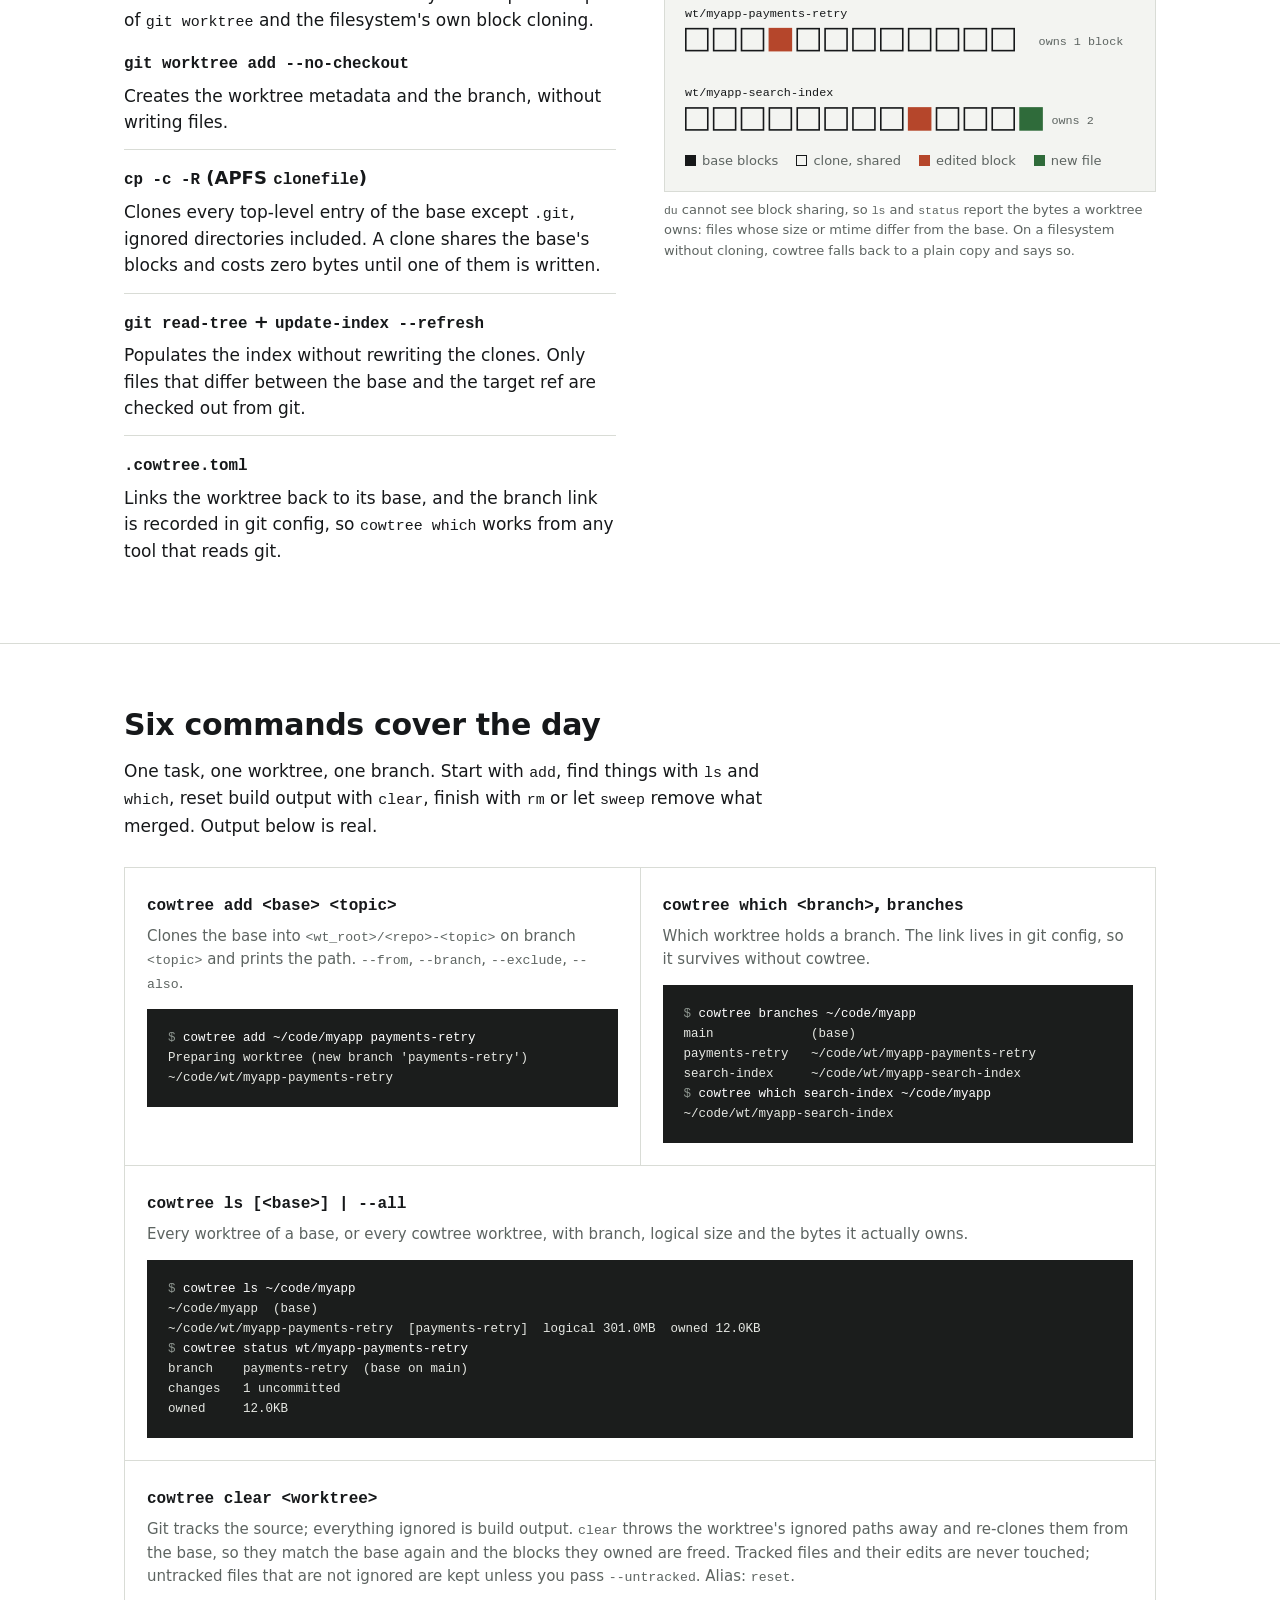
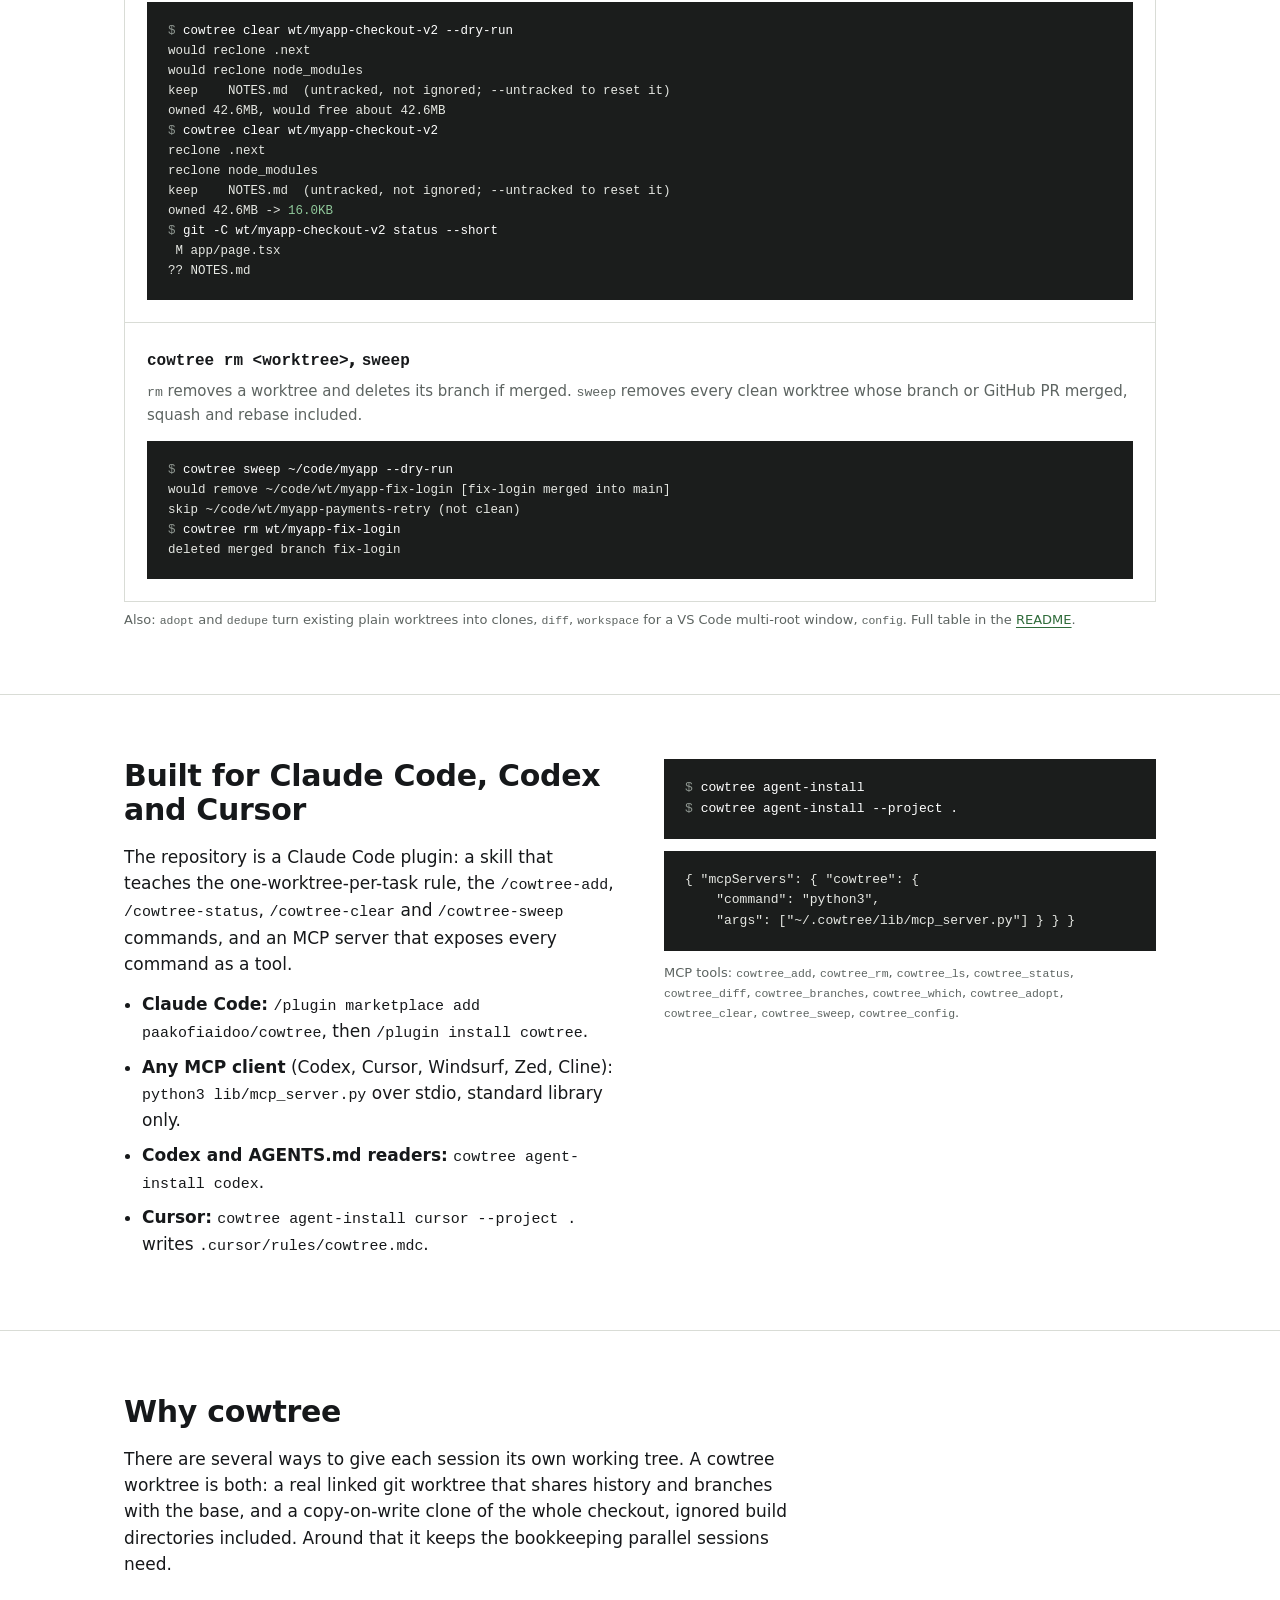
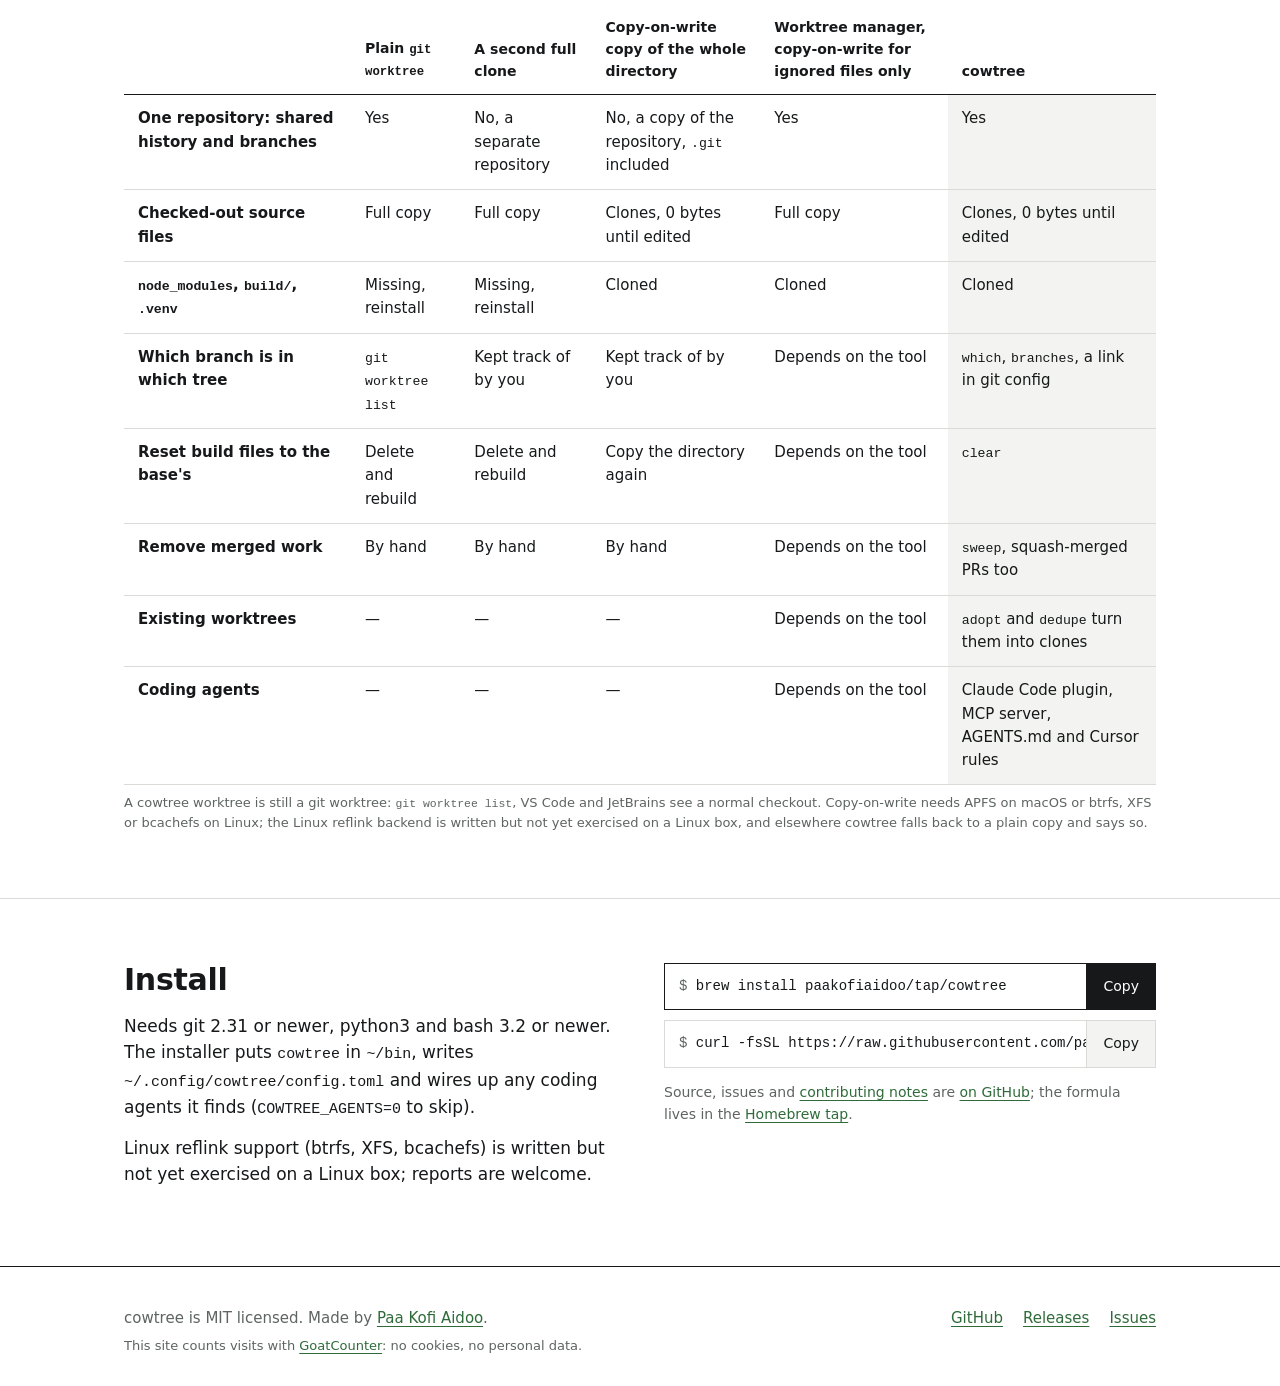
==== commit 63a73f76: "New logo, GoatCounter analytics, launch kit for 2026-11-18 Assisted-by: Claude Opus 5.5 Co-Authored-" ====
--- a/site/index.html
+++ b/site/index.html
@@ -21,6 +21,7 @@
 <meta name="twitter:description" content="Run many AI coding sessions on one repo without a full checkout each. APFS clonefile worktrees, node_modules included. MIT.">
 <meta name="twitter:image" content="https://paakofiaidoo.github.io/cowtree/img/og.png">
 <link rel="icon" href="favicon.svg" type="image/svg+xml">
+<link rel="apple-touch-icon" href="img/logo-512.png">
 <script type="application/ld+json">
 {
   "@context": "https://schema.org",
@@ -116,6 +117,7 @@
 footer .wrap{display:flex;justify-content:space-between;gap:24px;flex-wrap:wrap}
 footer nav{display:flex;gap:20px;flex-wrap:wrap}
 footer p{color:var(--muted);margin:0}
+footer p.small{font-size:13px;margin-top:6px}
 @media (max-width:860px){
   .hero-top,.two{grid-template-columns:1fr;gap:32px}
   .hero{padding:44px 0 40px}
@@ -136,7 +138,7 @@
 <header class="top">
   <div class="wrap">
     <a class="mark" href="./" aria-label="cowtree home">
-      <svg width="22" height="22" viewBox="0 0 22 22" aria-hidden="true"><rect x="1" y="1" width="9" height="9" fill="#16181a"/><rect x="12" y="1" width="9" height="9" fill="none" stroke="#16181a" stroke-width="2"/><rect x="1" y="12" width="9" height="9" fill="none" stroke="#16181a" stroke-width="2"/><rect x="12" y="12" width="9" height="9" fill="#2f6b3a"/></svg>
+      <svg width="28" height="28" viewBox="0 0 240 240" aria-hidden="true"><rect width="240" height="240" rx="52" fill="#16181a"/><path d="M84 190V58" stroke="#f4f1ea" stroke-width="18" stroke-linecap="round" fill="none"/><path d="M84 150c0-44 78-30 78-74" stroke="#f4f1ea" stroke-width="18" stroke-linecap="round" fill="none"/><circle cx="84" cy="192" r="24" fill="#f4f1ea"/><circle cx="162" cy="70" r="26" fill="#3fa34d"/></svg>
       cowtree
     </a>
     <nav class="top" aria-label="Primary">
@@ -364,12 +366,16 @@
 
 <footer>
   <div class="wrap">
-    <p>cowtree is MIT licensed. Made by <a href="https://github.com/paakofiaidoo">Paa Kofi Aidoo</a>.</p>
+    <div>
+      <p>cowtree is MIT licensed. Made by <a href="https://github.com/paakofiaidoo">Paa Kofi Aidoo</a>.</p>
+      <p class="small">This site counts visits with <a href="https://www.goatcounter.com/help/privacy">GoatCounter</a>: no cookies, no personal data.</p>
+    </div>
     <nav aria-label="Footer"><a href="https://github.com/paakofiaidoo/cowtree">GitHub</a><a href="https://github.com/paakofiaidoo/cowtree/releases">Releases</a><a href="https://github.com/paakofiaidoo/cowtree/issues">Issues</a></nav>
   </div>
 </footer>
 <script>
 document.querySelectorAll('[data-copy]').forEach(function(b){b.addEventListener('click',function(){var t=document.getElementById(b.dataset.copy).textContent;navigator.clipboard.writeText(t).then(function(){b.textContent='Copied';setTimeout(function(){b.textContent='Copy'},1400)})})});
 </script>
+<script data-goatcounter="https://cowtree.goatcounter.com/count" async src="//gc.zgo.at/count.js"></script>
 </body>
 </html>
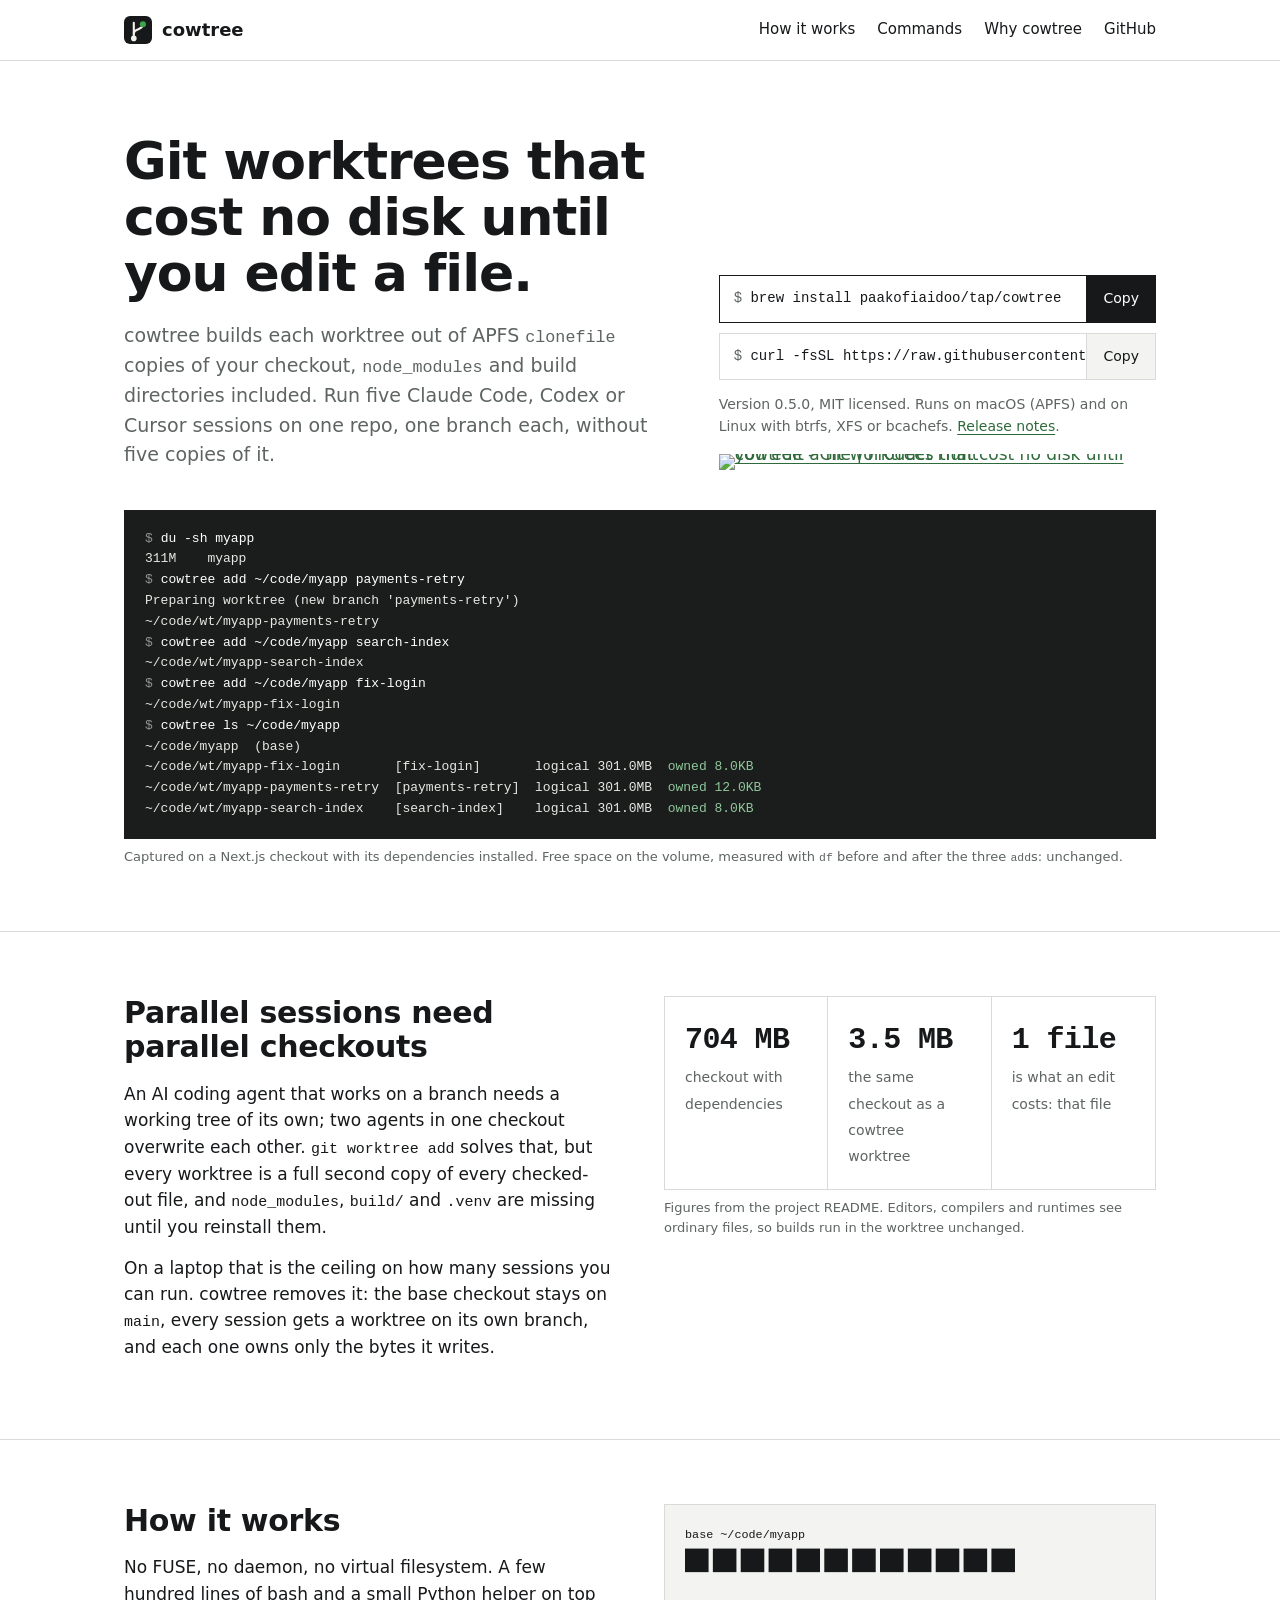
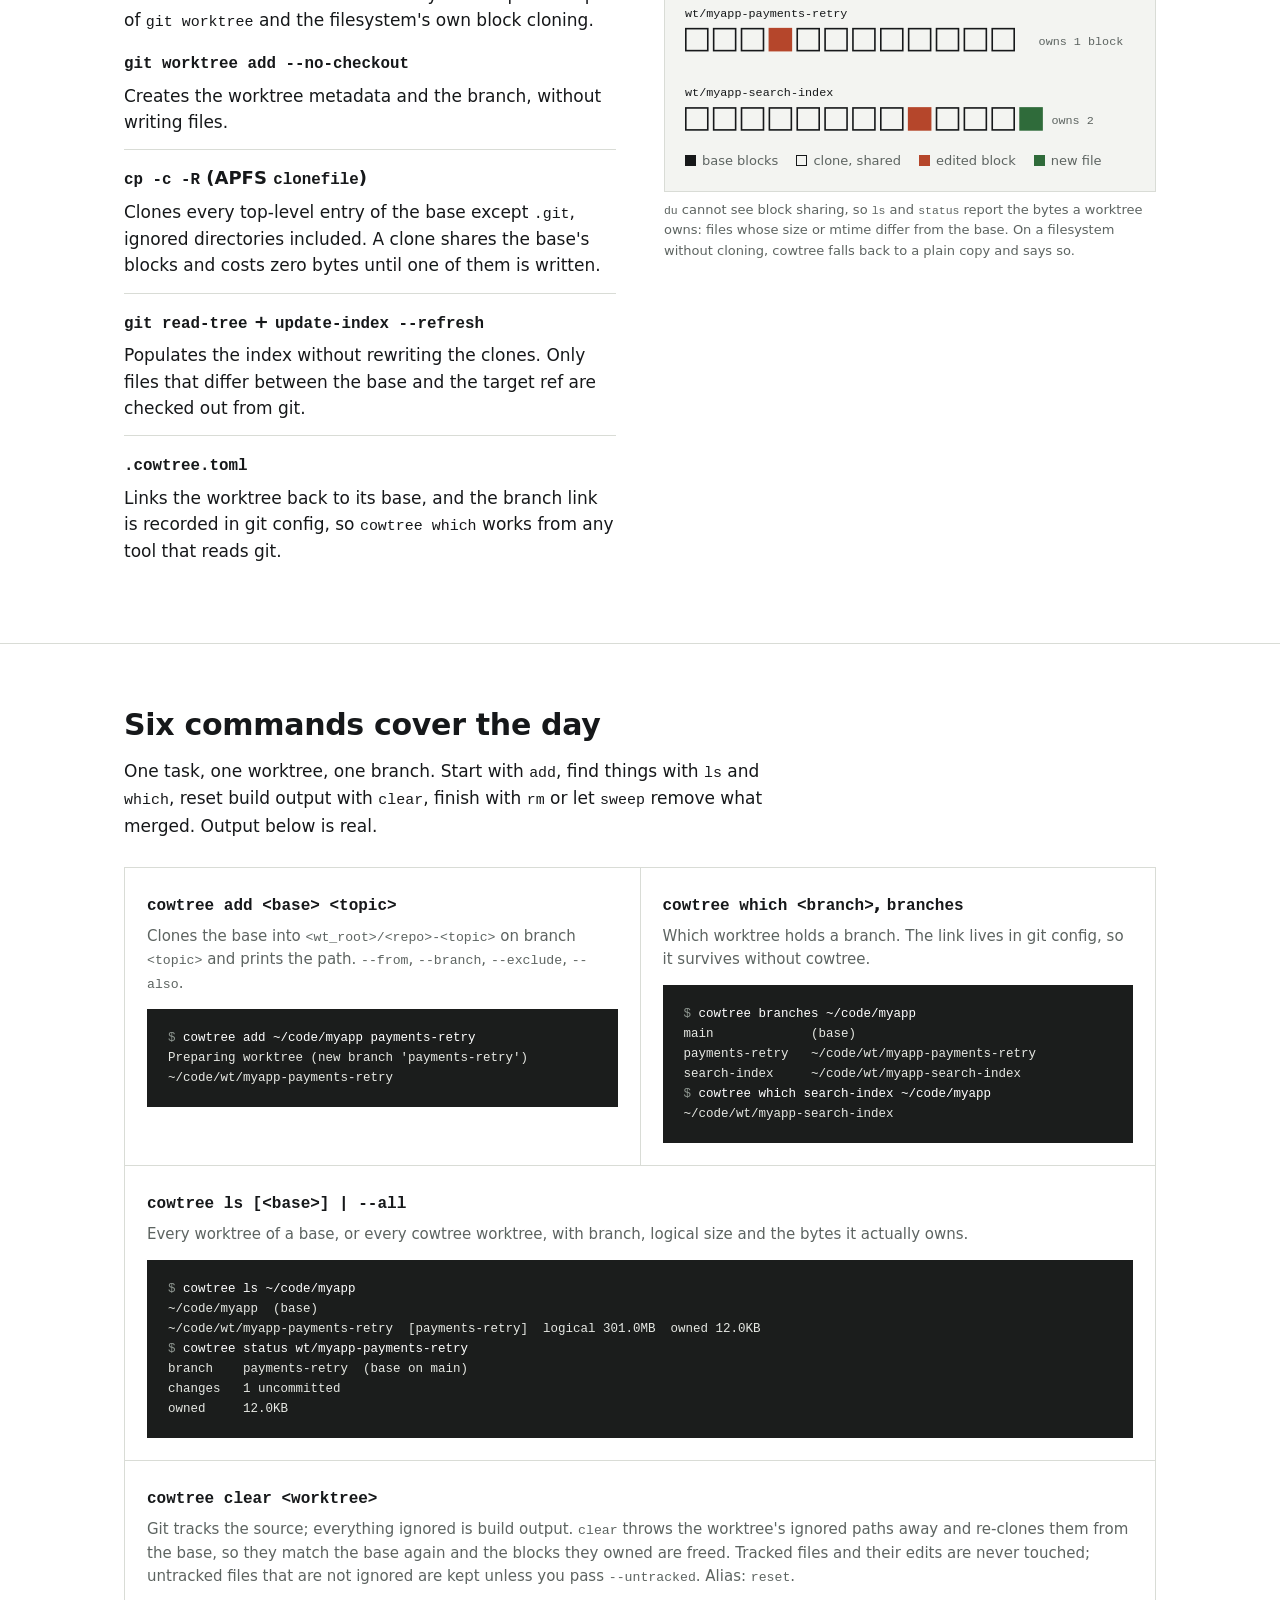
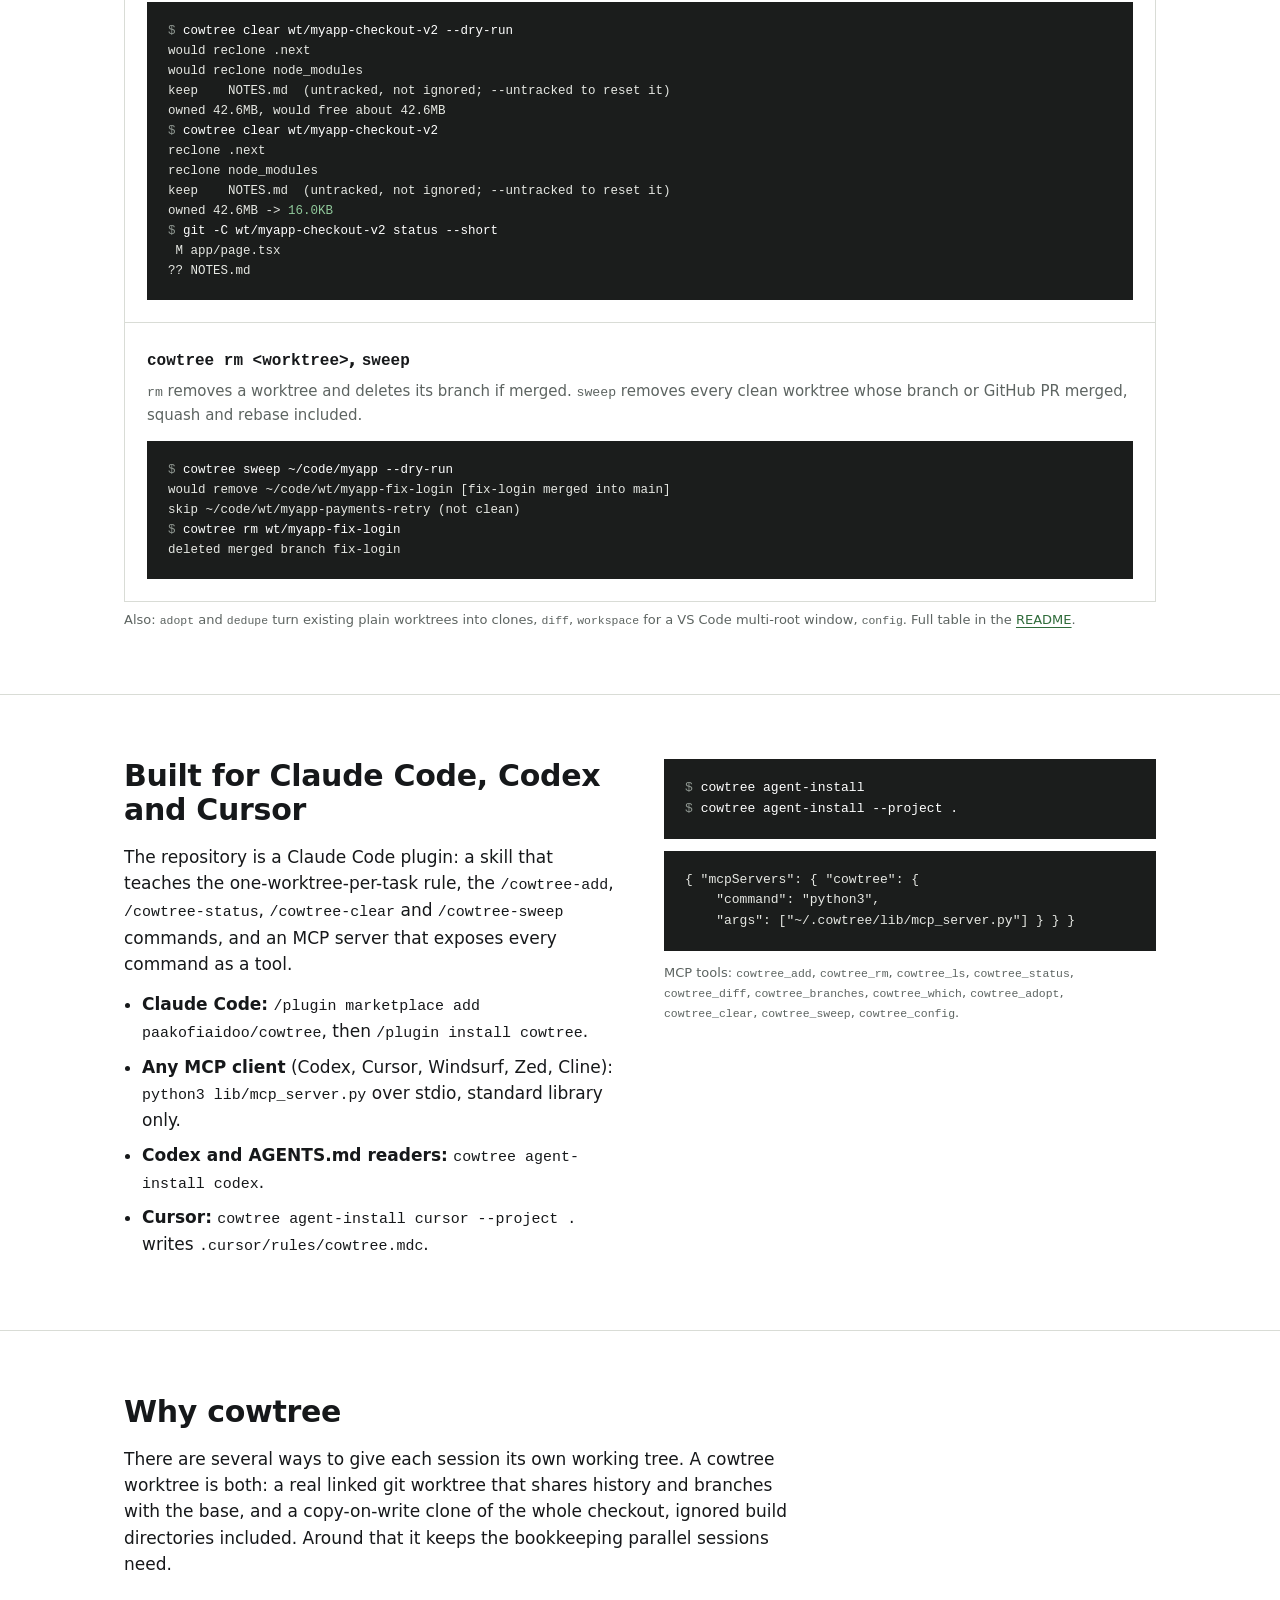
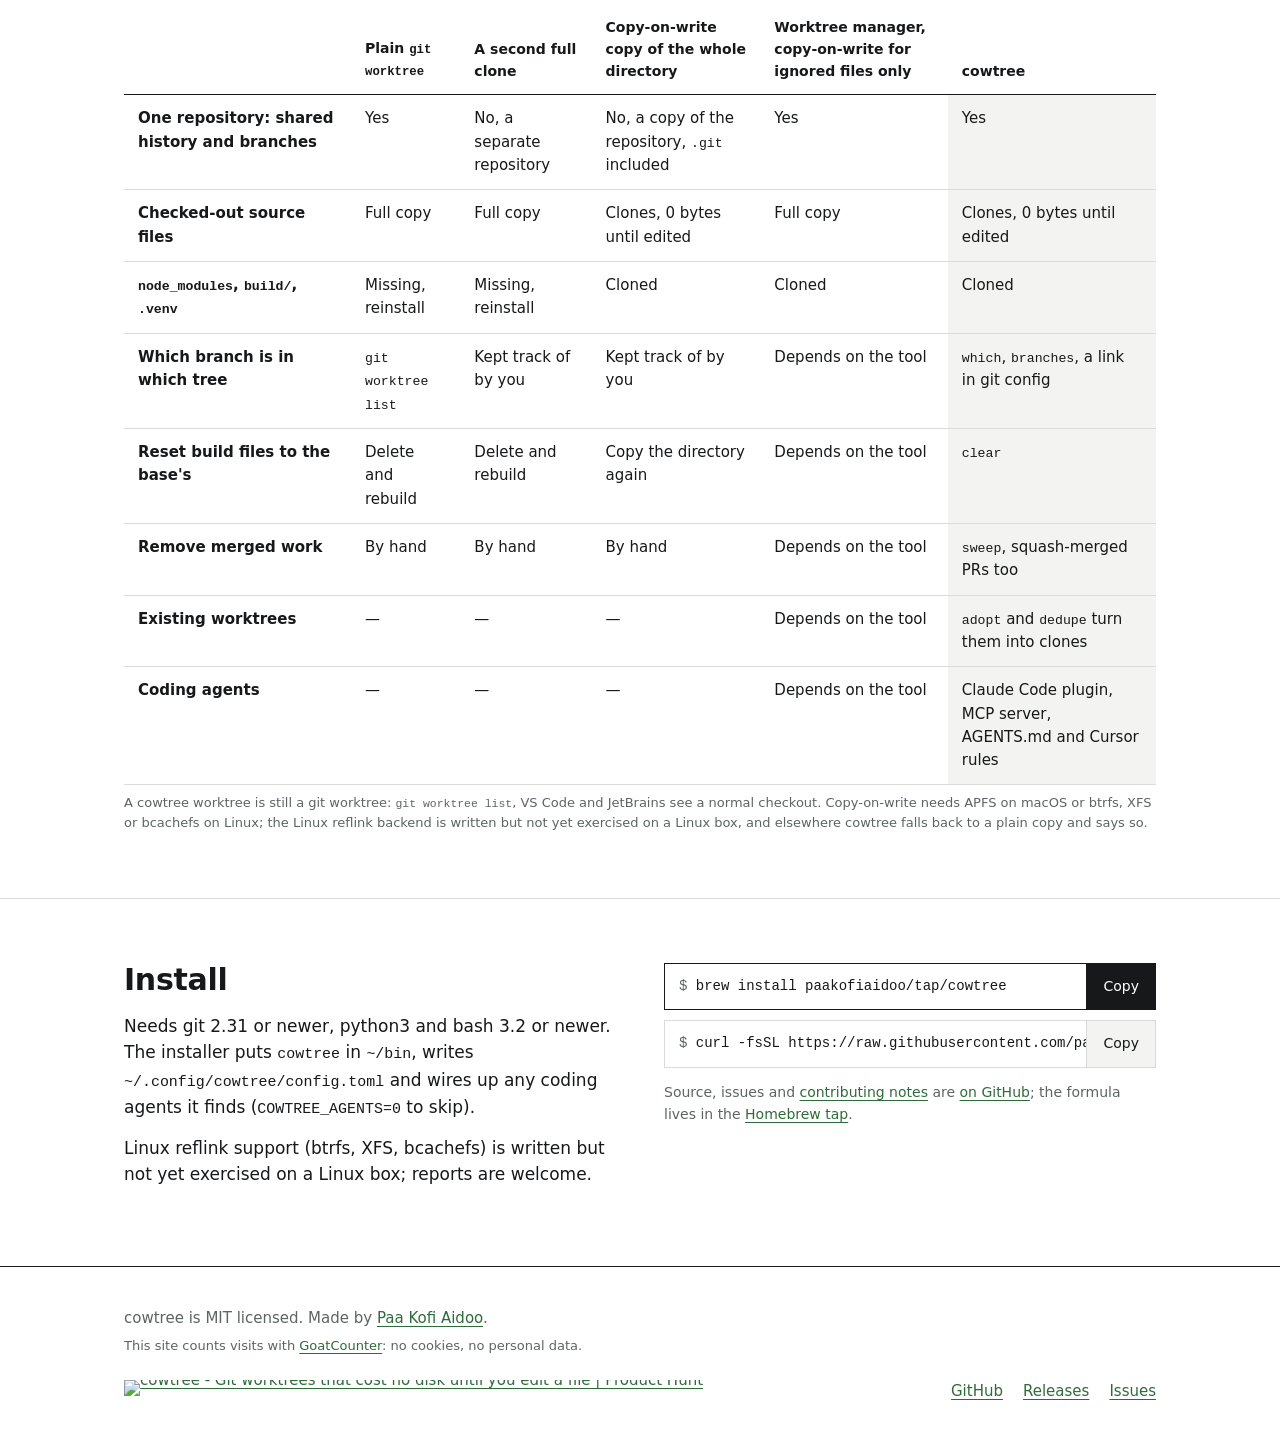
==== commit b8c559c9: "Product Hunt badge on the site and README Assisted-by: Claude Opus 5.5 Co-Authored-By: Claude Opus 5" ====
--- a/site/index.html
+++ b/site/index.html
@@ -74,6 +74,8 @@
 .cmd.alt button{background:var(--well);color:var(--ink);border-left-color:var(--rule)}
 .cmd.alt button:hover{background:var(--rule)}
 .meta{font-size:14px;color:var(--muted);margin:14px 0 0}
+a.ph{display:inline-block;margin-top:16px;line-height:0}
+footer a.ph{margin-top:0}
 .term{background:var(--term);color:var(--term-ink);padding:18px 20px;margin:0;overflow-x:auto;font-size:13px;line-height:1.6;border:1px solid var(--term)}
 .term .p{color:var(--term-dim)}
 .term .c{color:#fff}
@@ -162,6 +164,7 @@
       <div class="cmd"><code id="c1">brew install paakofiaidoo/tap/cowtree</code><button type="button" data-copy="c1">Copy</button></div>
       <div class="cmd alt"><code id="c2">curl -fsSL https://raw.githubusercontent.com/paakofiaidoo/cowtree/main/install.sh | bash</code><button type="button" data-copy="c2">Copy</button></div>
       <p class="meta">Version 0.5.0, MIT licensed. Runs on macOS (APFS) and on Linux with btrfs, XFS or bcachefs. <a href="https://github.com/paakofiaidoo/cowtree/releases">Release notes</a>.</p>
+      <a class="ph" href="https://www.producthunt.com/products/cowtree?embed=true&amp;utm_source=badge-featured&amp;utm_medium=badge&amp;utm_campaign=badge-cowtree" target="_blank" rel="noopener"><img src="https://api.producthunt.com/widgets/embed-image/v1/featured.svg?post_id=1321057&amp;theme=light" alt="cowtree - Git worktrees that cost no disk until you edit a file | Product Hunt" width="250" height="54"></a>
       </div>
     </div>
     <figure style="margin:0">
@@ -370,6 +373,7 @@
       <p>cowtree is MIT licensed. Made by <a href="https://github.com/paakofiaidoo">Paa Kofi Aidoo</a>.</p>
       <p class="small">This site counts visits with <a href="https://www.goatcounter.com/help/privacy">GoatCounter</a>: no cookies, no personal data.</p>
     </div>
+    <a class="ph" href="https://www.producthunt.com/products/cowtree?embed=true&amp;utm_source=badge-featured&amp;utm_medium=badge&amp;utm_campaign=badge-cowtree" target="_blank" rel="noopener"><img src="https://api.producthunt.com/widgets/embed-image/v1/featured.svg?post_id=1321057&amp;theme=light" alt="cowtree - Git worktrees that cost no disk until you edit a file | Product Hunt" width="250" height="54" loading="lazy"></a>
     <nav aria-label="Footer"><a href="https://github.com/paakofiaidoo/cowtree">GitHub</a><a href="https://github.com/paakofiaidoo/cowtree/releases">Releases</a><a href="https://github.com/paakofiaidoo/cowtree/issues">Issues</a></nav>
   </div>
 </footer>
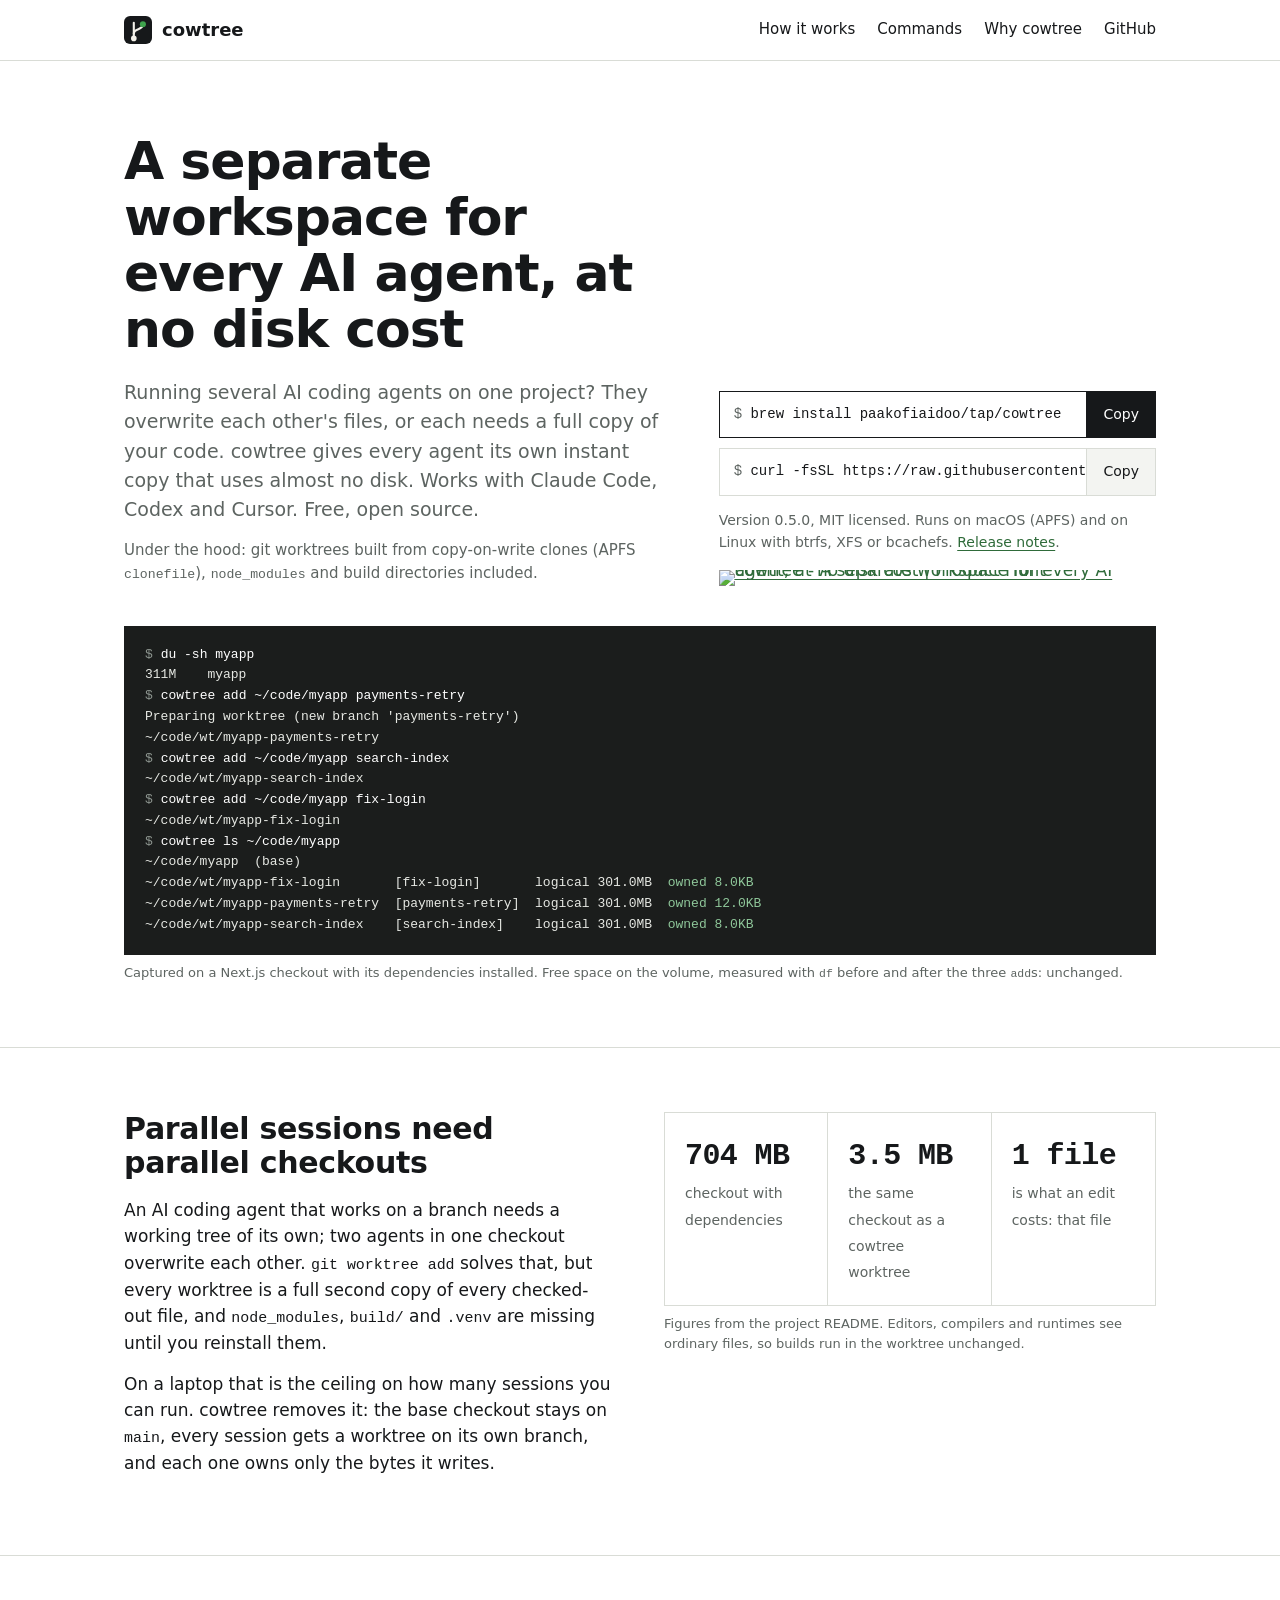
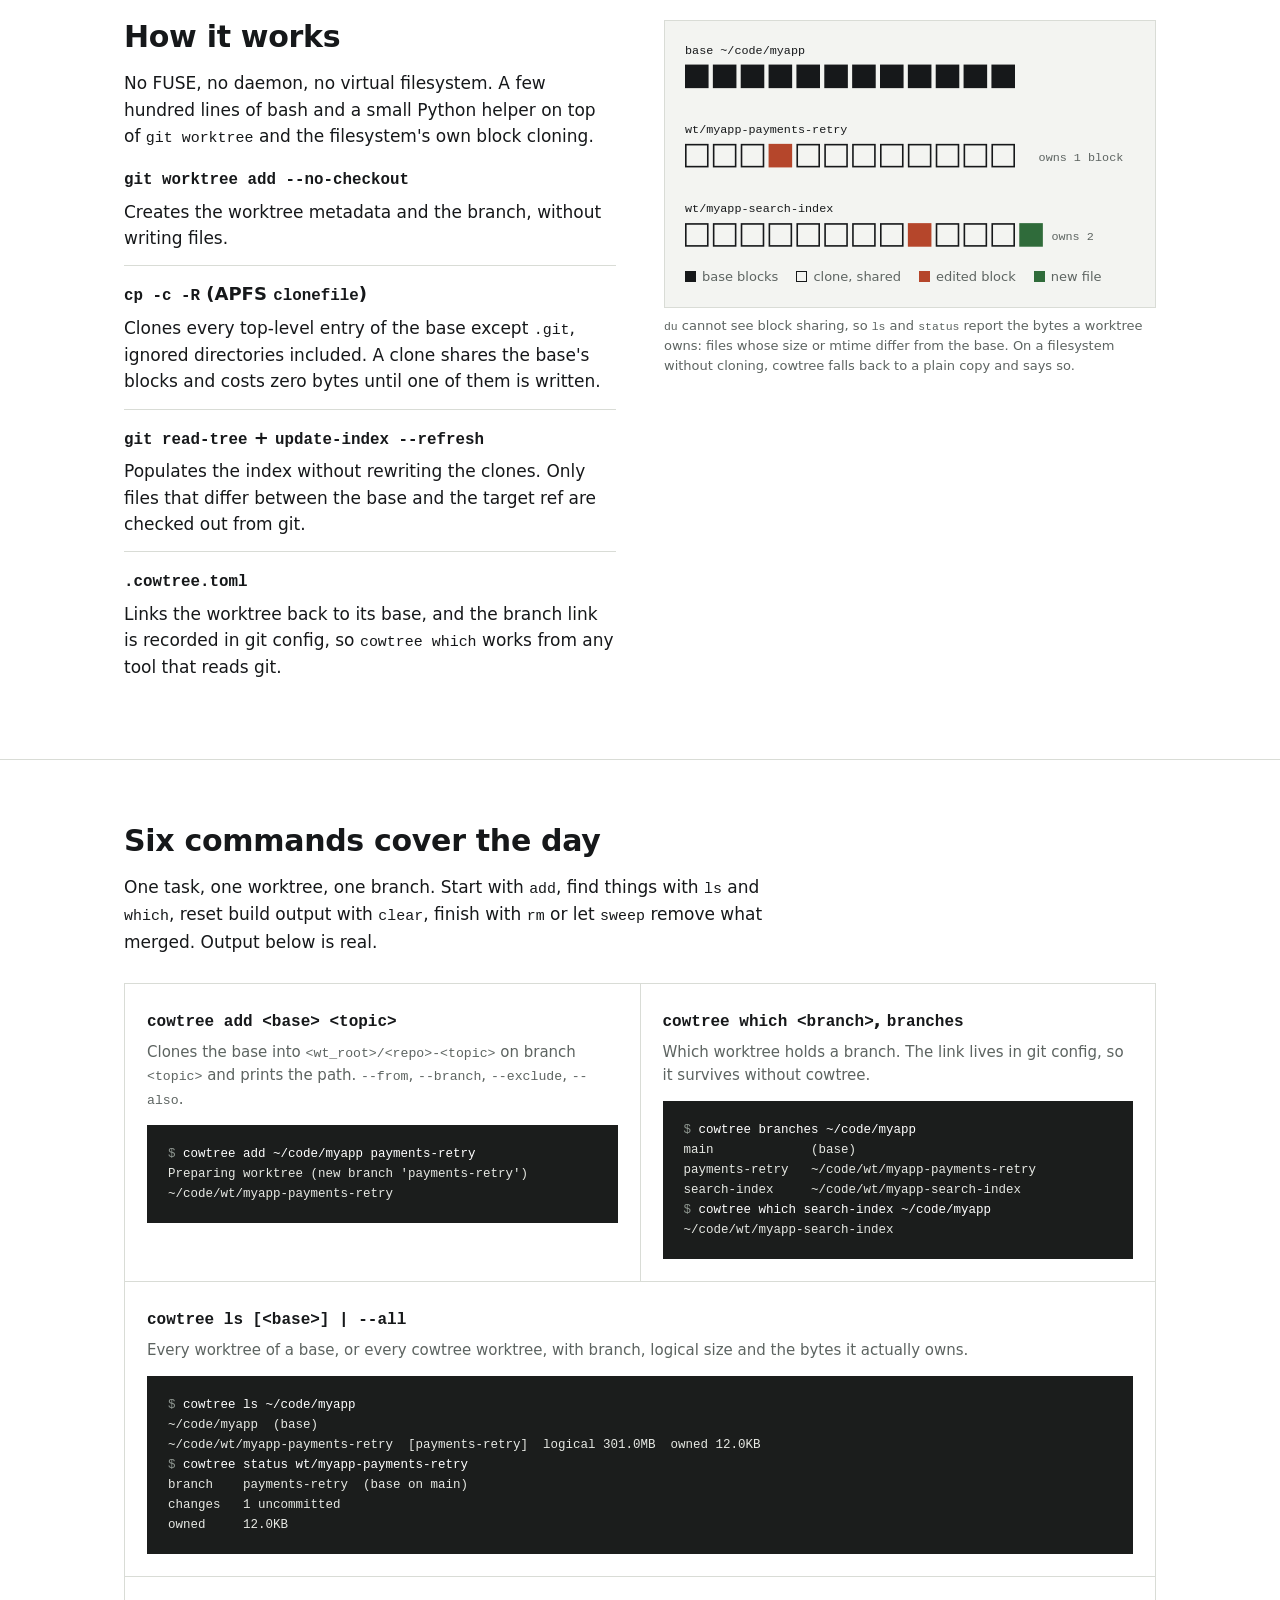
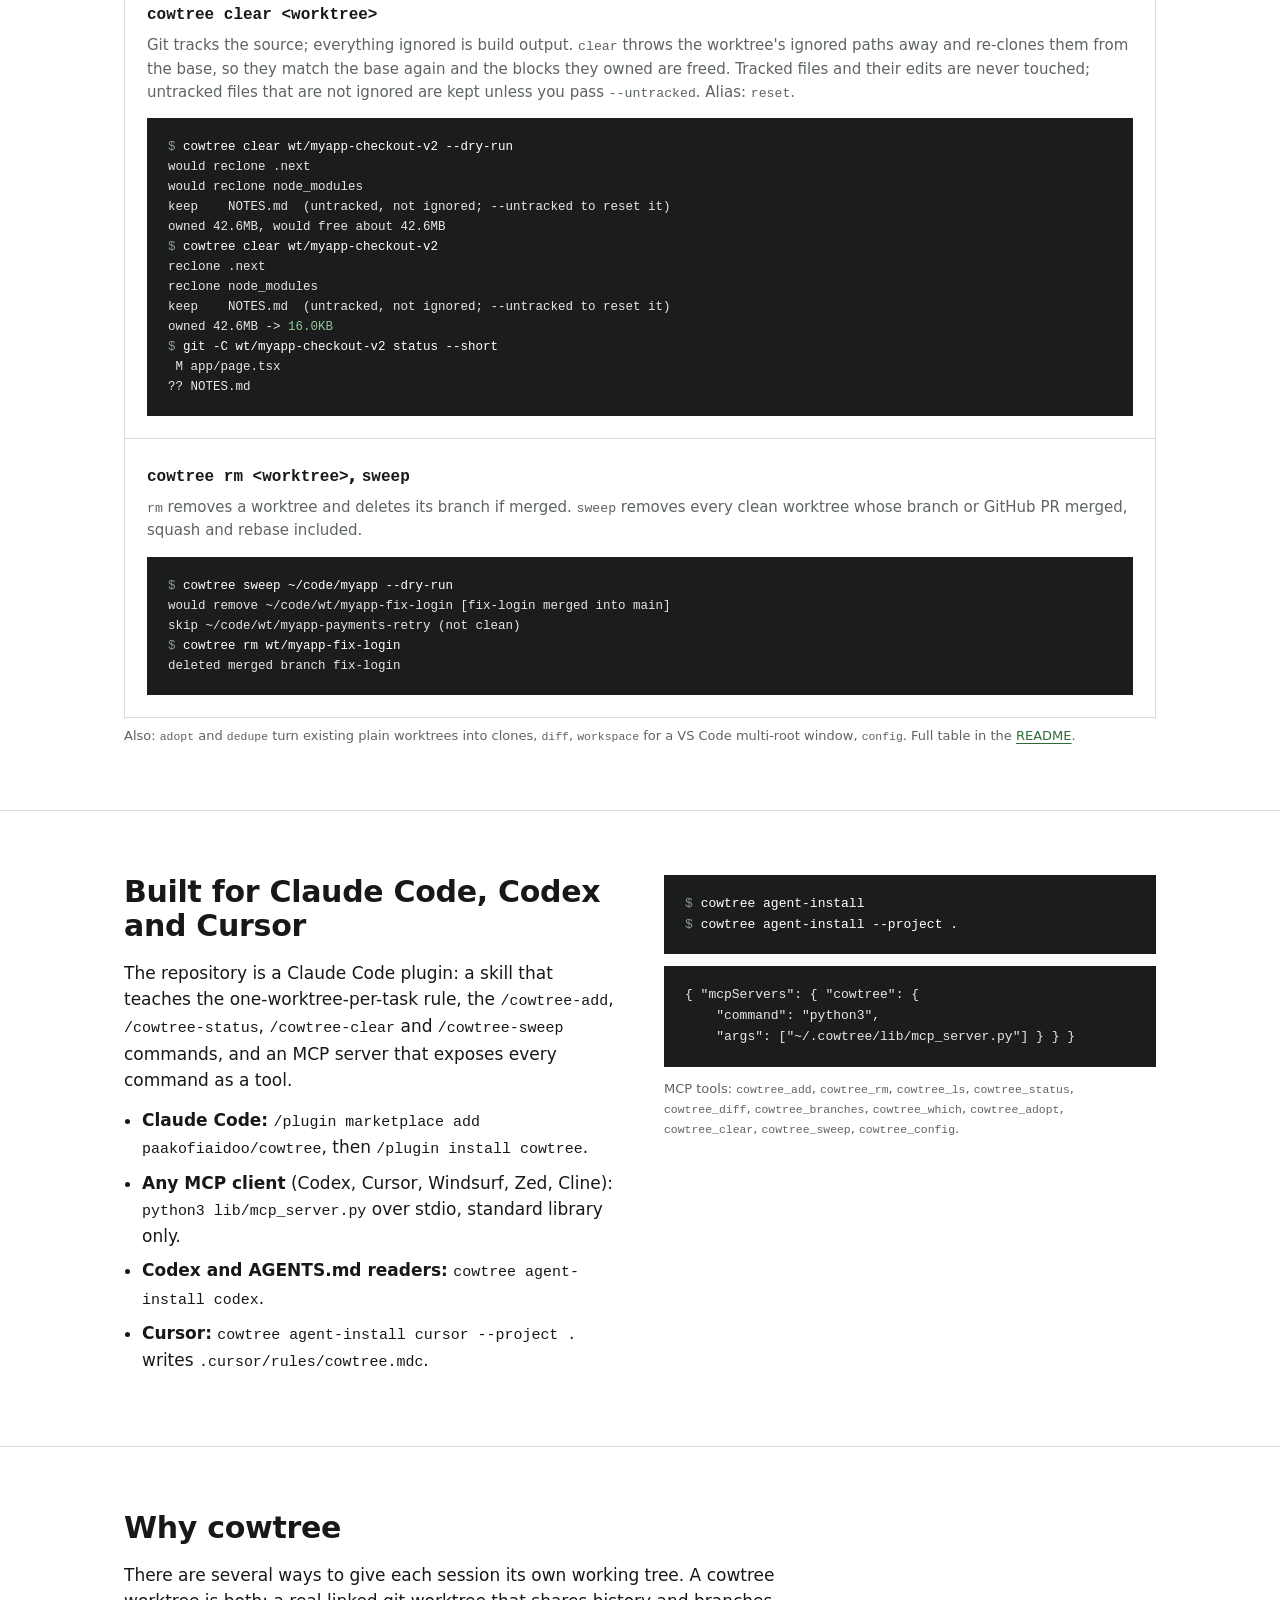
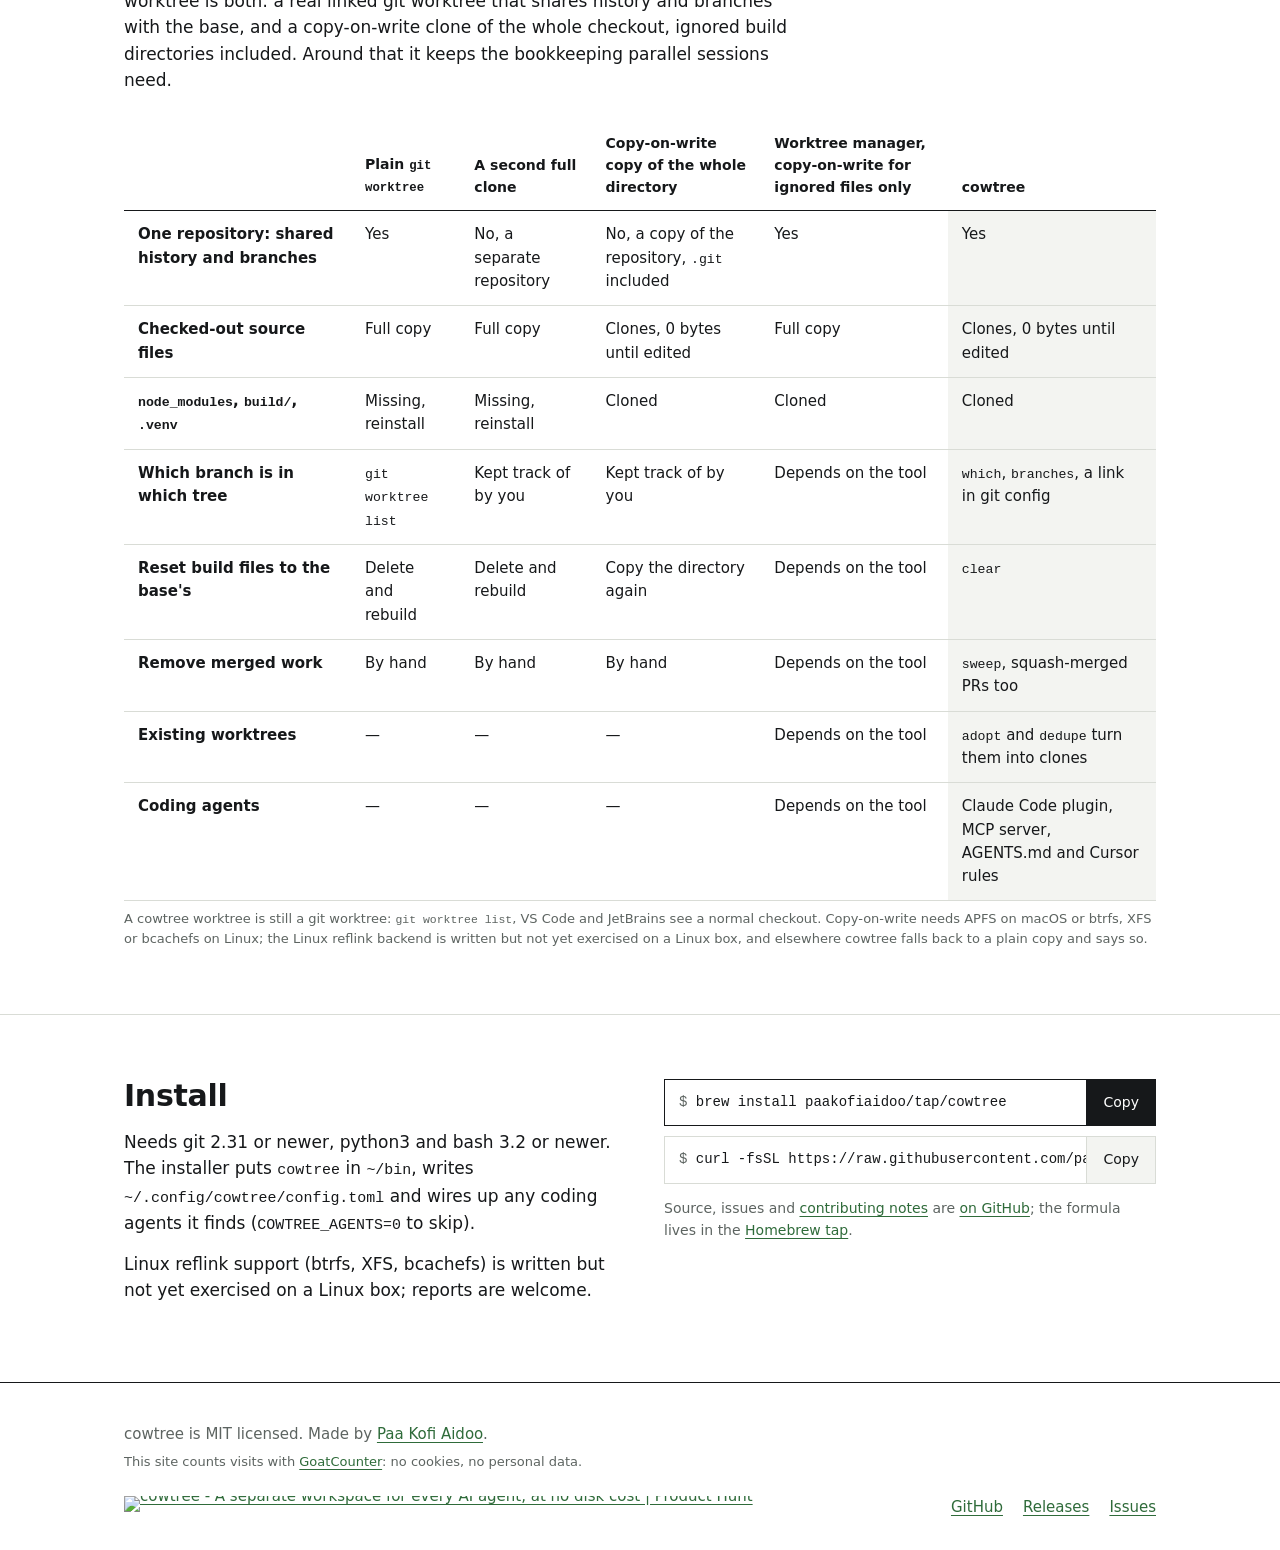
==== commit cc7157d2: "Plain-language tagline on the site, images, README and launch kit Assisted-by: Claude Opus 5.5 Co-Au" ====
--- a/site/index.html
+++ b/site/index.html
@@ -3,22 +3,23 @@
 <head>
 <meta charset="utf-8">
 <meta name="viewport" content="width=device-width, initial-scale=1">
-<title>cowtree — copy-on-write git worktrees for parallel AI coding sessions</title>
-<meta name="description" content="cowtree makes git worktrees out of APFS clonefile copies of your checkout, node_modules included. Run many Claude Code, Codex or Cursor sessions on one repo at near-zero disk cost.">
+<title>cowtree — A separate workspace for every AI agent, at no disk cost</title>
+<meta name="description" content="Running several AI coding agents on one project? They overwrite each other&#39;s files, or each needs a full copy of your code. cowtree gives every agent its own instant copy that uses almost no disk. Works with Claude Code, Codex and Cursor. Free, open source.">
+<meta name="keywords" content="AI coding agents, parallel AI sessions, Claude Code, Codex, Cursor, git worktree, copy-on-write, APFS clonefile, reflink, MCP server, developer tools">
 <link rel="canonical" href="https://paakofiaidoo.github.io/cowtree/">
 <meta name="theme-color" content="#ffffff">
 <meta property="og:type" content="website">
 <meta property="og:site_name" content="cowtree">
-<meta property="og:title" content="cowtree — copy-on-write git worktrees">
-<meta property="og:description" content="One checkout, as many worktrees as you have sessions. Each costs disk only for the files it changes. CLI, Homebrew, Claude Code plugin and MCP server. MIT.">
+<meta property="og:title" content="cowtree — A separate workspace for every AI agent, at no disk cost">
+<meta property="og:description" content="Running several AI coding agents on one project? They overwrite each other&#39;s files, or each needs a full copy of your code. cowtree gives every agent its own instant copy that uses almost no disk. Works with Claude Code, Codex and Cursor. Free, open source.">
 <meta property="og:url" content="https://paakofiaidoo.github.io/cowtree/">
 <meta property="og:image" content="https://paakofiaidoo.github.io/cowtree/img/og.png">
 <meta property="og:image:width" content="1200">
 <meta property="og:image:height" content="630">
 <meta property="og:image:alt" content="cowtree ls output: three worktrees of a 301 MB checkout, each owning a few kilobytes">
 <meta name="twitter:card" content="summary_large_image">
-<meta name="twitter:title" content="cowtree — copy-on-write git worktrees">
-<meta name="twitter:description" content="Run many AI coding sessions on one repo without a full checkout each. APFS clonefile worktrees, node_modules included. MIT.">
+<meta name="twitter:title" content="cowtree — A separate workspace for every AI agent, at no disk cost">
+<meta name="twitter:description" content="Running several AI coding agents on one project? They overwrite each other&#39;s files, or each needs a full copy of your code. cowtree gives every agent its own instant copy that uses almost no disk. Works with Claude Code, Codex and Cursor. Free, open source.">
 <meta name="twitter:image" content="https://paakofiaidoo.github.io/cowtree/img/og.png">
 <link rel="icon" href="favicon.svg" type="image/svg+xml">
 <link rel="apple-touch-icon" href="img/logo-512.png">
@@ -27,7 +28,7 @@
   "@context": "https://schema.org",
   "@type": "SoftwareApplication",
   "name": "cowtree",
-  "description": "Copy-on-write git worktrees for parallel AI coding sessions and humans, built on APFS clonefile (reflink on btrfs/XFS).",
+  "description": "Running several AI coding agents on one project? They overwrite each other's files, or each needs a full copy of your code. cowtree gives every agent its own instant copy that uses almost no disk. Works with Claude Code, Codex and Cursor. Free, open source. Under the hood: git worktrees built from copy-on-write clones (APFS clonefile, reflink on btrfs/XFS).",
   "url": "https://paakofiaidoo.github.io/cowtree/",
   "applicationCategory": "DeveloperApplication",
   "operatingSystem": "macOS, Linux",
@@ -63,6 +64,7 @@
 .hero{padding:72px 0 64px}
 .hero-top{display:grid;grid-template-columns:1.25fr 1fr;gap:48px;align-items:end;margin-bottom:40px}
 .hero-top .lede{margin-bottom:0}
+.under{font-size:15px;color:var(--muted);margin:14px 0 0}
 h1{font-size:52px;line-height:1.08;letter-spacing:-.02em;margin:0 0 20px;font-weight:700}
 .lede{font-size:19px;color:var(--muted);margin:0 0 28px;max-width:34em}
 .cmd{display:flex;align-items:stretch;border:1px solid var(--ink);margin:0 0 10px;background:var(--paper)}
@@ -157,14 +159,15 @@
   <div class="hero">
     <div class="hero-top">
       <div>
-      <h1>Git worktrees that cost no disk until you edit a file.</h1>
-      <p class="lede">cowtree builds each worktree out of APFS <code>clonefile</code> copies of your checkout, <code>node_modules</code> and build directories included. Run five Claude Code, Codex or Cursor sessions on one repo, one branch each, without five copies of it.</p>
+      <h1>A separate workspace for every AI agent, at no disk cost</h1>
+      <p class="lede">Running several AI coding agents on one project? They overwrite each other&#39;s files, or each needs a full copy of your code. cowtree gives every agent its own instant copy that uses almost no disk. Works with Claude Code, Codex and Cursor. Free, open source.</p>
+      <p class="under">Under the hood: git worktrees built from copy-on-write clones (APFS <code>clonefile</code>), <code>node_modules</code> and build directories included.</p>
       </div>
       <div>
       <div class="cmd"><code id="c1">brew install paakofiaidoo/tap/cowtree</code><button type="button" data-copy="c1">Copy</button></div>
       <div class="cmd alt"><code id="c2">curl -fsSL https://raw.githubusercontent.com/paakofiaidoo/cowtree/main/install.sh | bash</code><button type="button" data-copy="c2">Copy</button></div>
       <p class="meta">Version 0.5.0, MIT licensed. Runs on macOS (APFS) and on Linux with btrfs, XFS or bcachefs. <a href="https://github.com/paakofiaidoo/cowtree/releases">Release notes</a>.</p>
-      <a class="ph" href="https://www.producthunt.com/products/cowtree?embed=true&amp;utm_source=badge-featured&amp;utm_medium=badge&amp;utm_campaign=badge-cowtree" target="_blank" rel="noopener"><img src="https://api.producthunt.com/widgets/embed-image/v1/featured.svg?post_id=1321057&amp;theme=light" alt="cowtree - Git worktrees that cost no disk until you edit a file | Product Hunt" width="250" height="54"></a>
+      <a class="ph" href="https://www.producthunt.com/products/cowtree?embed=true&amp;utm_source=badge-featured&amp;utm_medium=badge&amp;utm_campaign=badge-cowtree" target="_blank" rel="noopener"><img src="https://api.producthunt.com/widgets/embed-image/v1/featured.svg?post_id=1321057&amp;theme=light" alt="cowtree - A separate workspace for every AI agent, at no disk cost | Product Hunt" width="250" height="54"></a>
       </div>
     </div>
     <figure style="margin:0">
@@ -373,7 +376,7 @@
       <p>cowtree is MIT licensed. Made by <a href="https://github.com/paakofiaidoo">Paa Kofi Aidoo</a>.</p>
       <p class="small">This site counts visits with <a href="https://www.goatcounter.com/help/privacy">GoatCounter</a>: no cookies, no personal data.</p>
     </div>
-    <a class="ph" href="https://www.producthunt.com/products/cowtree?embed=true&amp;utm_source=badge-featured&amp;utm_medium=badge&amp;utm_campaign=badge-cowtree" target="_blank" rel="noopener"><img src="https://api.producthunt.com/widgets/embed-image/v1/featured.svg?post_id=1321057&amp;theme=light" alt="cowtree - Git worktrees that cost no disk until you edit a file | Product Hunt" width="250" height="54" loading="lazy"></a>
+    <a class="ph" href="https://www.producthunt.com/products/cowtree?embed=true&amp;utm_source=badge-featured&amp;utm_medium=badge&amp;utm_campaign=badge-cowtree" target="_blank" rel="noopener"><img src="https://api.producthunt.com/widgets/embed-image/v1/featured.svg?post_id=1321057&amp;theme=light" alt="cowtree - A separate workspace for every AI agent, at no disk cost | Product Hunt" width="250" height="54" loading="lazy"></a>
     <nav aria-label="Footer"><a href="https://github.com/paakofiaidoo/cowtree">GitHub</a><a href="https://github.com/paakofiaidoo/cowtree/releases">Releases</a><a href="https://github.com/paakofiaidoo/cowtree/issues">Issues</a></nav>
   </div>
 </footer>
